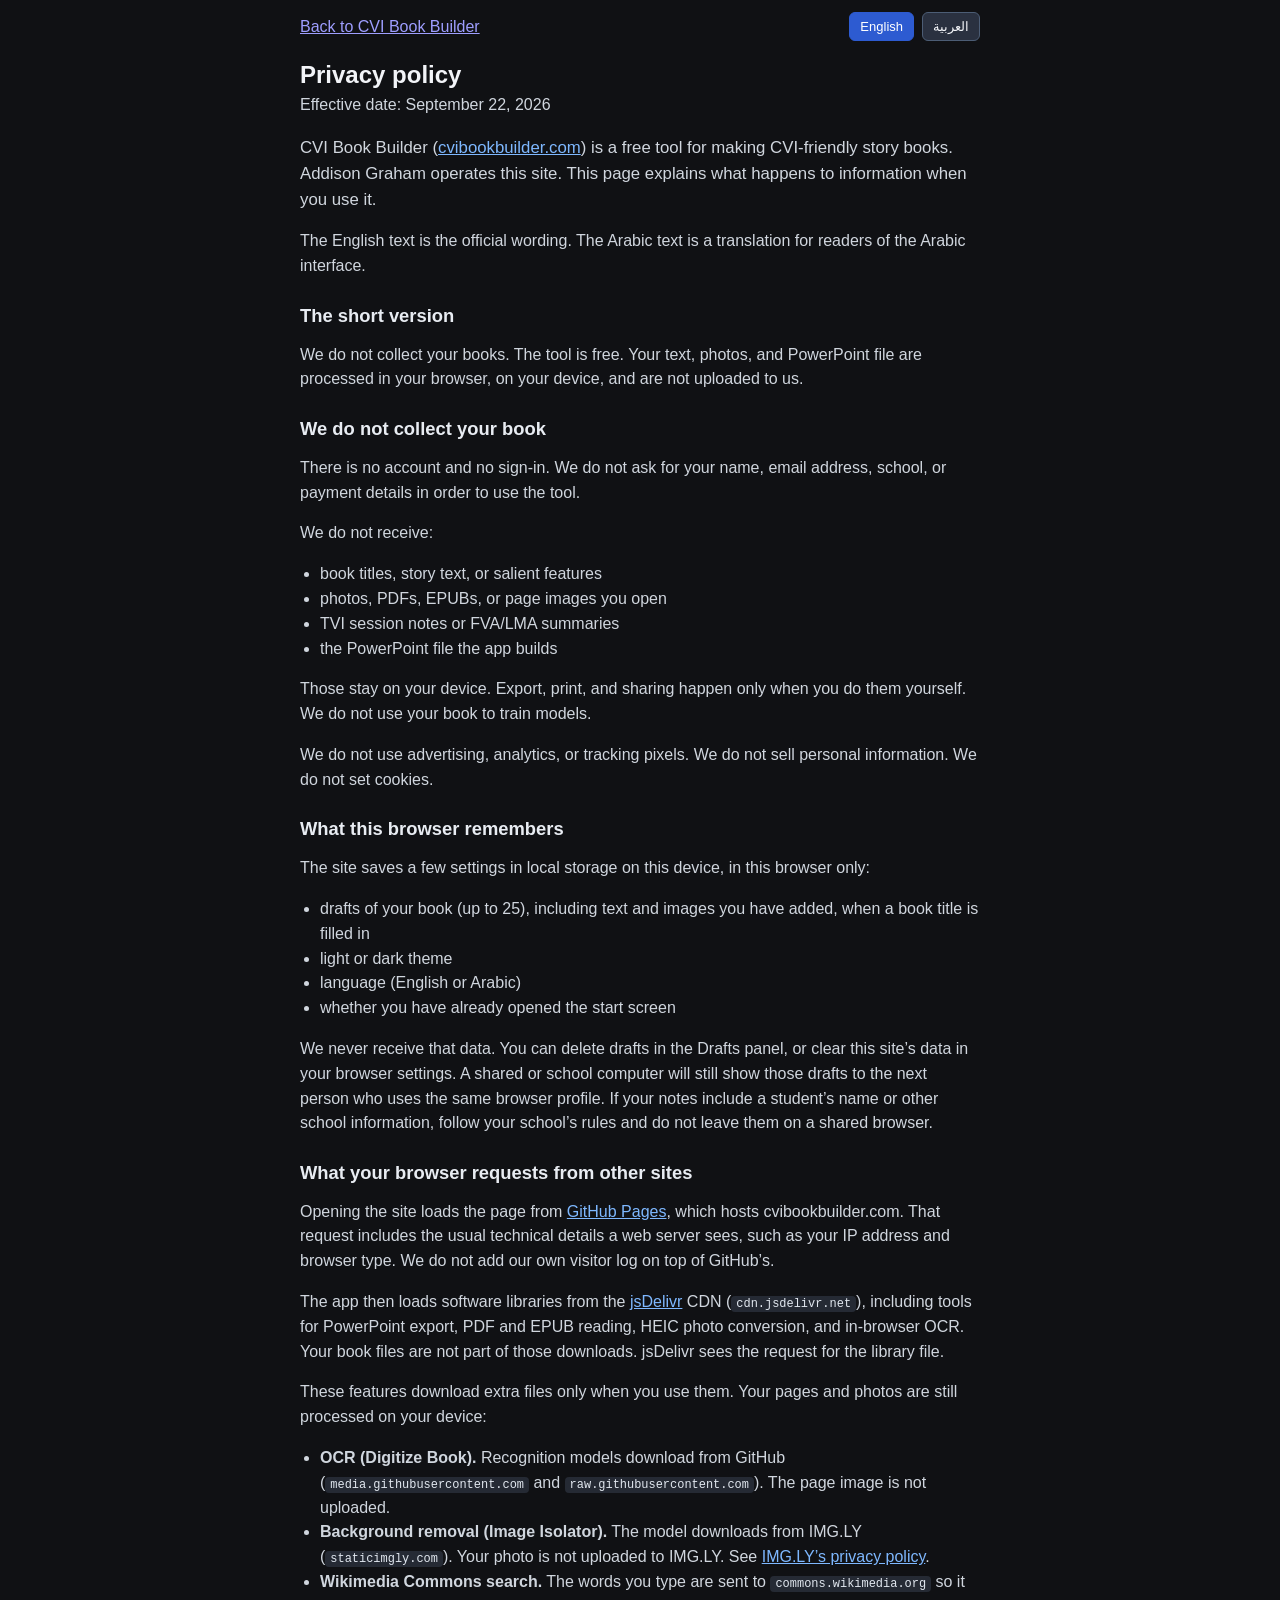
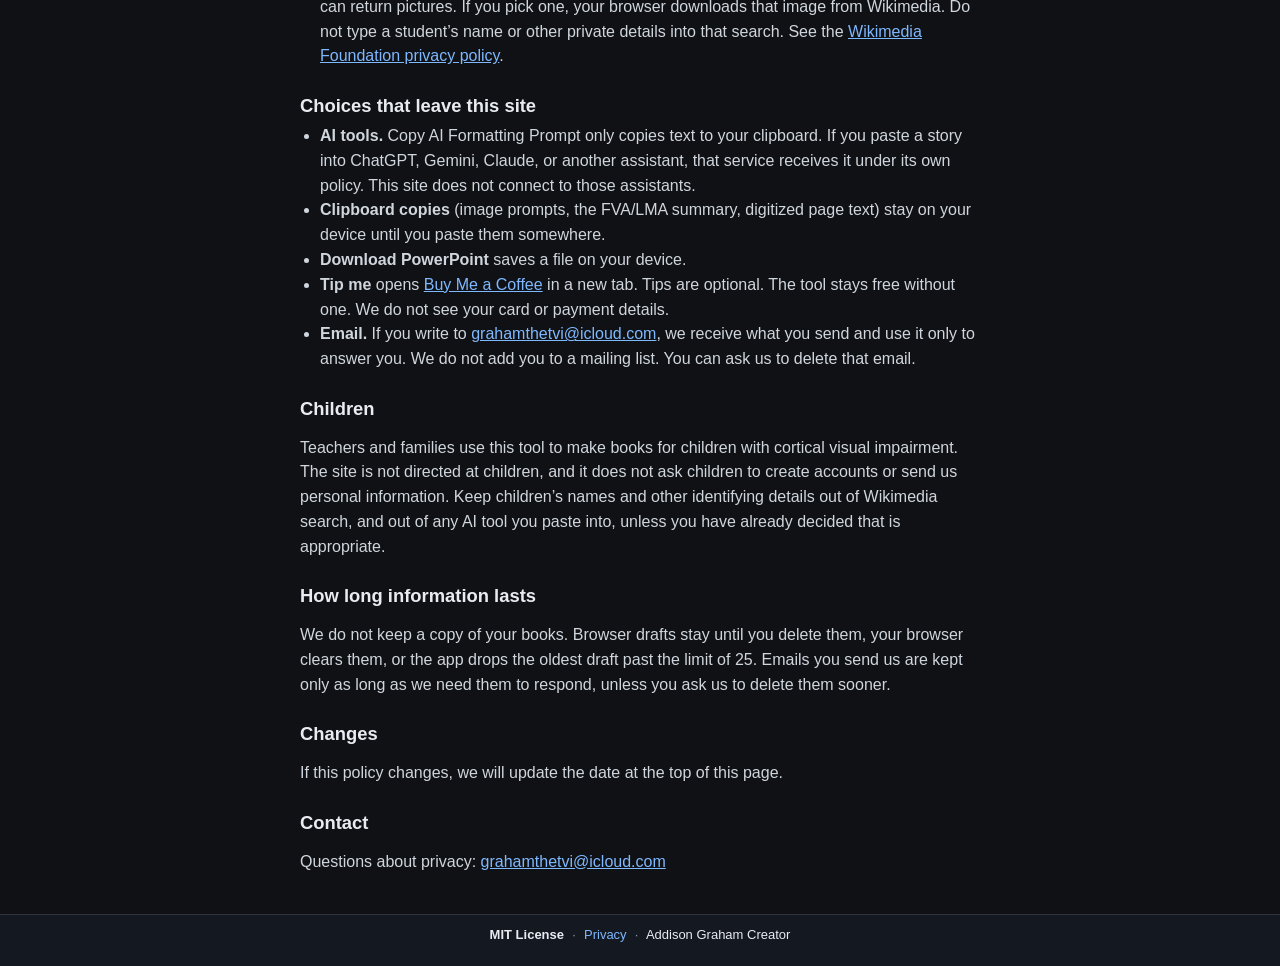
==== privacy.html @ 20ef3f22 "Add a privacy policy for the free in-browser book builder. The policy states that books stay on the " ====
<!DOCTYPE html>
<html lang="en" dir="ltr">
<head>
  <meta charset="UTF-8">
  <meta name="viewport" content="width=device-width, initial-scale=1.0">
  <title>Privacy policy — CVI Book Builder</title>
  <link rel="icon" href="favicon.svg" type="image/svg+xml">
  <link rel="stylesheet" href="styles.css">
  <script>
    (function () {
      try {
        var theme = localStorage.getItem("cviBookBuilderTheme");
        if (theme === "light" || theme === "dark") document.documentElement.dataset.theme = theme;
        if (localStorage.getItem("cviBookBuilderLocale") === "ar") {
          document.documentElement.lang = "ar";
          document.documentElement.dir = "rtl";
          document.documentElement.dataset.privacyLocale = "ar";
          document.title = "سياسة الخصوصية — منشئ كتب CVI";
        }
      } catch (e) {}
    })();
  </script>
</head>
<body>
  <main class="container privacy-page">
    <div class="privacy-toolbar">
      <p class="privacy-back">
        <a href="index.html" data-lang="en">Back to CVI Book Builder</a>
        <a href="index.html" data-lang="ar">العودة إلى منشئ كتب CVI</a>
      </p>
      <div class="privacy-lang" role="group" aria-label="Language">
        <button type="button" id="privacyLangEn" aria-pressed="true">English</button>
        <button type="button" id="privacyLangAr" aria-pressed="false">العربية</button>
      </div>
    </div>

    <article class="privacy-doc" data-lang="en" lang="en">
      <h1>Privacy policy</h1>
      <p class="privacy-meta">Effective date: September 22, 2026</p>
      <p class="privacy-lead">CVI Book Builder (<a href="https://cvibookbuilder.com">cvibookbuilder.com</a>) is a free tool for making CVI-friendly story books. Addison Graham operates this site. This page explains what happens to information when you use it.</p>
      <p>The English text is the official wording. The Arabic text is a translation for readers of the Arabic interface.</p>

      <h2>The short version</h2>
      <p>We do not collect your books. The tool is free. Your text, photos, and PowerPoint file are processed in your browser, on your device, and are not uploaded to us.</p>

      <h2>We do not collect your book</h2>
      <p>There is no account and no sign-in. We do not ask for your name, email address, school, or payment details in order to use the tool.</p>
      <p>We do not receive:</p>
      <ul>
        <li>book titles, story text, or salient features</li>
        <li>photos, PDFs, EPUBs, or page images you open</li>
        <li>TVI session notes or FVA/LMA summaries</li>
        <li>the PowerPoint file the app builds</li>
      </ul>
      <p>Those stay on your device. Export, print, and sharing happen only when you do them yourself. We do not use your book to train models.</p>
      <p>We do not use advertising, analytics, or tracking pixels. We do not sell personal information. We do not set cookies.</p>

      <h2>What this browser remembers</h2>
      <p>The site saves a few settings in local storage on this device, in this browser only:</p>
      <ul>
        <li>drafts of your book (up to 25), including text and images you have added, when a book title is filled in</li>
        <li>light or dark theme</li>
        <li>language (English or Arabic)</li>
        <li>whether you have already opened the start screen</li>
      </ul>
      <p>We never receive that data. You can delete drafts in the Drafts panel, or clear this site’s data in your browser settings. A shared or school computer will still show those drafts to the next person who uses the same browser profile. If your notes include a student’s name or other school information, follow your school’s rules and do not leave them on a shared browser.</p>

      <h2>What your browser requests from other sites</h2>
      <p>Opening the site loads the page from <a href="https://docs.github.com/en/site-policy/privacy-policies/github-general-privacy-statement">GitHub Pages</a>, which hosts cvibookbuilder.com. That request includes the usual technical details a web server sees, such as your IP address and browser type. We do not add our own visitor log on top of GitHub’s.</p>
      <p>The app then loads software libraries from the <a href="https://www.jsdelivr.com/terms/privacy-policy-jsdelivr-net">jsDelivr</a> CDN (<code>cdn.jsdelivr.net</code>), including tools for PowerPoint export, PDF and EPUB reading, HEIC photo conversion, and in-browser OCR. Your book files are not part of those downloads. jsDelivr sees the request for the library file.</p>
      <p>These features download extra files only when you use them. Your pages and photos are still processed on your device:</p>
      <ul>
        <li><strong>OCR (Digitize Book).</strong> Recognition models download from GitHub (<code>media.githubusercontent.com</code> and <code>raw.githubusercontent.com</code>). The page image is not uploaded.</li>
        <li><strong>Background removal (Image Isolator).</strong> The model downloads from IMG.LY (<code>staticimgly.com</code>). Your photo is not uploaded to IMG.LY. See <a href="https://img.ly/privacy-policy">IMG.LY’s privacy policy</a>.</li>
        <li><strong>Wikimedia Commons search.</strong> The words you type are sent to <code>commons.wikimedia.org</code> so it can return pictures. If you pick one, your browser downloads that image from Wikimedia. Do not type a student’s name or other private details into that search. See the <a href="https://foundation.wikimedia.org/wiki/Policy:Privacy_policy">Wikimedia Foundation privacy policy</a>.</li>
      </ul>

      <h2>Choices that leave this site</h2>
      <ul>
        <li><strong>AI tools.</strong> Copy AI Formatting Prompt only copies text to your clipboard. If you paste a story into ChatGPT, Gemini, Claude, or another assistant, that service receives it under its own policy. This site does not connect to those assistants.</li>
        <li><strong>Clipboard copies</strong> (image prompts, the FVA/LMA summary, digitized page text) stay on your device until you paste them somewhere.</li>
        <li><strong>Download PowerPoint</strong> saves a file on your device.</li>
        <li><strong>Tip me</strong> opens <a href="https://www.buymeacoffee.com/privacy-policy">Buy Me a Coffee</a> in a new tab. Tips are optional. The tool stays free without one. We do not see your card or payment details.</li>
        <li><strong>Email.</strong> If you write to <a href="mailto:grahamthetvi@icloud.com">grahamthetvi@icloud.com</a>, we receive what you send and use it only to answer you. We do not add you to a mailing list. You can ask us to delete that email.</li>
      </ul>

      <h2>Children</h2>
      <p>Teachers and families use this tool to make books for children with cortical visual impairment. The site is not directed at children, and it does not ask children to create accounts or send us personal information. Keep children’s names and other identifying details out of Wikimedia search, and out of any AI tool you paste into, unless you have already decided that is appropriate.</p>

      <h2>How long information lasts</h2>
      <p>We do not keep a copy of your books. Browser drafts stay until you delete them, your browser clears them, or the app drops the oldest draft past the limit of 25. Emails you send us are kept only as long as we need them to respond, unless you ask us to delete them sooner.</p>

      <h2>Changes</h2>
      <p>If this policy changes, we will update the date at the top of this page.</p>

      <h2>Contact</h2>
      <p>Questions about privacy: <a href="mailto:grahamthetvi@icloud.com">grahamthetvi@icloud.com</a></p>
    </article>

    <article class="privacy-doc" data-lang="ar" lang="ar">
      <h1>سياسة الخصوصية</h1>
      <p class="privacy-meta">تاريخ السريان: 22 سبتمبر 2026</p>
      <p class="privacy-lead">منشئ كتب CVI (<a href="https://cvibookbuilder.com">cvibookbuilder.com</a>) أداة مجانية لصنع كتب قصصية ملائمة لضعف البصر القشري (CVI). يدير هذا الموقع أديسون جراهام. توضح هذه الصفحة ما يحدث للمعلومات عند استخدامك للأداة.</p>
      <p>النص الإنجليزي هو الصياغة الرسمية. النص العربي ترجمة لقارئي الواجهة العربية.</p>

      <h2>باختصار</h2>
      <p>لا نجمع كتبك. الأداة مجانية. يُعالَج نصك وصورك وملف PowerPoint في متصفحك على جهازك، ولا تُرفع إلينا.</p>

      <h2>لا نجمع كتابك</h2>
      <p>لا يوجد حساب ولا تسجيل دخول. لا نطلب اسمك أو بريدك الإلكتروني أو مدرستك أو بيانات الدفع لاستخدام الأداة.</p>
      <p>لا تصل إلينا:</p>
      <ul>
        <li>عناوين الكتب أو نص القصة أو السمات البارزة</li>
        <li>الصور أو ملفات PDF أو EPUB أو صور الصفحات التي تفتحها</li>
        <li>ملاحظات جلسة TVI أو ملخصات FVA/LMA</li>
        <li>ملف PowerPoint الذي يبنيه التطبيق</li>
      </ul>
      <p>تبقى هذه المواد على جهازك. التصدير والطباعة والمشاركة لا تحدث إلا عندما تقوم بها أنت. لا نستخدم كتابك لتدريب نماذج.</p>
      <p>لا نستخدم إعلانات أو تحليلات أو بكسلات تتبّع. لا نبيع معلومات شخصية. لا نضع ملفات تعريف ارتباط (cookies).</p>

      <h2>ما يتذكره هذا المتصفح</h2>
      <p>يحفظ الموقع بعض الإعدادات في التخزين المحلي على هذا الجهاز، وفي هذا المتصفح فقط:</p>
      <ul>
        <li>مسودات كتابك (حتى 25)، بما فيها النص والصور التي أضفتها، عندما يكون عنوان الكتاب معبّأً</li>
        <li>المظهر الفاتح أو الداكن</li>
        <li>اللغة (الإنجليزية أو العربية)</li>
        <li>ما إذا كنت قد فتحت شاشة البداية من قبل</li>
      </ul>
      <p>لا تصلنا هذه البيانات أبدًا. يمكنك حذف المسودات من لوحة المسودات، أو مسح بيانات هذا الموقع من إعدادات المتصفح. جهاز مشترك أو جهاز المدرسة سيُظهر تلك المسودات للشخص التالي الذي يستخدم ملف المتصفح نفسه. إذا تضمّنت ملاحظاتك اسم طالب أو معلومات مدرسية أخرى، فاتبع قواعد مدرستك ولا تتركها على متصفح مشترك.</p>

      <h2>ما يطلبه متصفحك من مواقع أخرى</h2>
      <p>فتح الموقع يحمّل الصفحة من <a href="https://docs.github.com/en/site-policy/privacy-policies/github-general-privacy-statement">GitHub Pages</a>، الذي يستضيف cvibookbuilder.com. يتضمن ذلك الطلب التفاصيل التقنية المعتادة التي يراها خادم الويب، مثل عنوان IP ونوع المتصفح. لا نضيف سجل زوار خاصًا بنا فوق ما يسجله GitHub.</p>
      <p>ثم يحمّل التطبيق مكتبات من شبكة <a href="https://www.jsdelivr.com/terms/privacy-policy-jsdelivr-net">jsDelivr</a> (<code>cdn.jsdelivr.net</code>)، ومنها أدوات تصدير PowerPoint وقراءة PDF وEPUB وتحويل صور HEIC والتعرف الضوئي داخل المتصفح. ملفات كتابك ليست جزءًا من تلك التنزيلات. يرى jsDelivr طلب ملف المكتبة.</p>
      <p>تنزّل هذه الميزات ملفات إضافية فقط عندما تستخدمها. تظل صفحاتك وصورك تُعالَج على جهازك:</p>
      <ul>
        <li><strong>التعرف الضوئي (رقمنة الكتاب).</strong> تُنزَّل نماذج التعرف من GitHub (<code>media.githubusercontent.com</code> و<code>raw.githubusercontent.com</code>). لا تُرفع صورة الصفحة.</li>
        <li><strong>إزالة الخلفية (عازل الصورة).</strong> يُنزَّل النموذج من IMG.LY (<code>staticimgly.com</code>). لا تُرفع صورتك إلى IMG.LY. راجع <a href="https://img.ly/privacy-policy">سياسة خصوصية IMG.LY</a>.</li>
        <li><strong>البحث في ويكيميديا كومنز.</strong> الكلمات التي تكتبها تُرسل إلى <code>commons.wikimedia.org</code> ليعيد صورًا. إذا اخترت صورة، يحمّلها متصفحك من ويكيميديا. لا تكتب اسم طالب أو تفاصيل خاصة أخرى في ذلك البحث. راجع <a href="https://foundation.wikimedia.org/wiki/Policy:Privacy_policy">سياسة خصوصية مؤسسة ويكيميديا</a>.</li>
      </ul>

      <h2>خيارات تغادر هذا الموقع</h2>
      <ul>
        <li><strong>أدوات الذكاء الاصطناعي.</strong> زر نسخ موجه التنسيق ينسخ النص إلى الحافظة فقط. إذا لصقت قصة في ChatGPT أو Gemini أو Claude أو مساعد آخر، فإن تلك الخدمة تستلمها وفق سياستها. هذا الموقع لا يتصل بتلك المساعدات.</li>
        <li><strong>النسخ إلى الحافظة</strong> (موجهات الصور، وملخص FVA/LMA، ونص الصفحات المرقمنة) يبقى على جهازك إلى أن تلصقه في مكان آخر.</li>
        <li><strong>تنزيل PowerPoint</strong> يحفظ ملفًا على جهازك.</li>
        <li><strong>ادعمني</strong> يفتح <a href="https://www.buymeacoffee.com/privacy-policy">Buy Me a Coffee</a> في لسان جديد. الإكرامية اختيارية. تبقى الأداة مجانية من دونها. لا نرى بطاقتك أو تفاصيل الدفع.</li>
        <li><strong>البريد.</strong> إذا كتبت إلى <a href="mailto:grahamthetvi@icloud.com">grahamthetvi@icloud.com</a>، نستلم ما ترسله ونستخدمه فقط للرد عليك. لا نضيفك إلى قائمة بريدية. يمكنك أن تطلب منا حذف تلك الرسالة.</li>
      </ul>

      <h2>الأطفال</h2>
      <p>يستخدم المعلمون والعائلات هذه الأداة لصنع كتب لأطفال لديهم ضعف بصري قشري. الموقع غير موجّه للأطفال، ولا يطلب منهم إنشاء حسابات أو إرسال معلومات شخصية إلينا. أبقِ أسماء الأطفال والتفاصيل المعرِّفة الأخرى خارج بحث ويكيميديا، وخارج أي أداة ذكاء اصطناعي تلصق فيها، إلا إذا كنت قد قررت أن ذلك مناسب.</p>

      <h2>إلى متى تبقى المعلومات</h2>
      <p>لا نحتفظ بنسخة من كتبك. تبقى مسودات المتصفح إلى أن تحذفها، أو يمسحها المتصفح، أو يسقط التطبيق أقدم مسودة بعد حد 25. رسائل البريد التي ترسلها إلينا تُحفظ فقط للمدة اللازمة للرد، ما لم تطلب حذفها قبل ذلك.</p>

      <h2>التغييرات</h2>
      <p>إذا تغيّرت هذه السياسة، نحدّث التاريخ في أعلى هذه الصفحة.</p>

      <h2>الاتصال</h2>
      <p>أسئلة الخصوصية: <a href="mailto:grahamthetvi@icloud.com">grahamthetvi@icloud.com</a></p>
    </article>
  </main>

  <footer class="site-footer" role="contentinfo">
    <div class="container site-footer-bar">
      <p class="site-footer-inner">
        <span class="site-footer-license"><strong>MIT License</strong></span>
        <span class="site-footer-sep" aria-hidden="true">·</span>
        <a href="privacy.html">Privacy</a>
        <span class="site-footer-sep" aria-hidden="true">·</span>
        <span class="site-footer-creator">Addison Graham Creator</span>
      </p>
    </div>
  </footer>

  <script>
    (function () {
      var enButton = document.getElementById("privacyLangEn");
      var arButton = document.getElementById("privacyLangAr");

      function applyLocale(code) {
        var arabic = code === "ar";
        if (arabic) document.documentElement.dataset.privacyLocale = "ar";
        else delete document.documentElement.dataset.privacyLocale;
        document.documentElement.lang = arabic ? "ar" : "en";
        document.documentElement.dir = arabic ? "rtl" : "ltr";
        document.title = arabic
          ? "سياسة الخصوصية — منشئ كتب CVI"
          : "Privacy policy — CVI Book Builder";
        enButton.setAttribute("aria-pressed", arabic ? "false" : "true");
        arButton.setAttribute("aria-pressed", arabic ? "true" : "false");
        try {
          localStorage.setItem("cviBookBuilderLocale", arabic ? "ar" : "en");
        } catch (e) {}
      }

      if (document.documentElement.dataset.privacyLocale === "ar") applyLocale("ar");
      enButton.addEventListener("click", function () { applyLocale("en"); });
      arButton.addEventListener("click", function () { applyLocale("ar"); });
    })();
  </script>
</body>
</html>
---- styles.css ----
:root {
  color-scheme: dark;
  font-family: Arial, Helvetica, sans-serif;

  /* Dark theme (default) */
  --bg-page: #101114;
  --bg-surface: #141820;
  --bg-surface-raised: #1a1d24;
  --bg-input: #101114;
  --bg-button: #2a3140;
  --bg-primary: #2d5bd1;
  --bg-danger: #5f2730;
  --border-default: #2b3340;
  --border-muted: #344154;
  --border-input: #384353;
  --border-control: #4c5d75;
  --border-primary: #2d5bd1;
  --border-danger: #89323f;
  --text-primary: #f2f4f8;
  --text-heading: #e8ecf2;
  --text-body: #d0d6de;
  --text-muted: #8a96a8;
  --text-subtle: #bec6d1;
  --text-hint: #b9c2ce;
  --text-label-secondary: #9fadbf;
  --text-secondary: #a9b3c1;
  --text-aux: #c6d0dd;
  --link-default: #7eb8ff;
  --link-toc: #93c5fd;
  --code-bg: #252a34;
  --code-text: #e2e8f0;
  --overlay-backdrop: rgba(0, 0, 0, 0.65);
  --export-overlay-backdrop: rgba(0, 0, 0, 0.55);
  --preview-frame-border: #5c6880;
  --header-btn-drafts-bg: #1e3a5f;
  --header-btn-drafts-border: #60a5fa;
  --header-btn-drafts-text: #dbeafe;
  --header-btn-help-bg: #14532d;
  --header-btn-help-border: #4ade80;
  --header-btn-help-text: #dcfce7;
  --header-btn-guide-bg: #4c1d95;
  --header-btn-guide-border: #c084fc;
  --header-btn-guide-text: #f3e8ff;
  --live-badge-text: #d8fbe1;
  --live-badge-bg: #1b6f3a;
  --live-badge-border: #2aa861;
  --spinner-track: #384353;
  --spinner-accent: #7eb8ff;
}

:root[data-theme="light"] {
  color-scheme: light;

  --bg-page: #f0f2f7;
  --bg-surface: #ffffff;
  --bg-surface-raised: #ffffff;
  --bg-input: #ffffff;
  --bg-button: #e2e8f0;
  --bg-primary: #2563eb;
  --bg-danger: #fecaca;
  --border-default: #cbd5e1;
  --border-muted: #94a3b8;
  --border-input: #94a3b8;
  --border-control: #64748b;
  --border-primary: #2563eb;
  --border-danger: #dc2626;
  --text-primary: #0f172a;
  --text-heading: #0f172a;
  --text-body: #334155;
  --text-muted: #64748b;
  --text-subtle: #475569;
  --text-hint: #64748b;
  --text-label-secondary: #64748b;
  --text-secondary: #475569;
  --text-aux: #334155;
  --link-default: #1d4ed8;
  --link-toc: #1d4ed8;
  --code-bg: #e2e8f0;
  --code-text: #1e293b;
  --overlay-backdrop: rgba(15, 23, 42, 0.45);
  --export-overlay-backdrop: rgba(15, 23, 42, 0.4);
  --preview-frame-border: #94a3b8;
  --header-btn-drafts-bg: #dbeafe;
  --header-btn-drafts-border: #3b82f6;
  --header-btn-drafts-text: #1e3a8a;
  --header-btn-help-bg: #dcfce7;
  --header-btn-help-border: #22c55e;
  --header-btn-help-text: #14532d;
  --header-btn-guide-bg: #f3e8ff;
  --header-btn-guide-border: #a855f7;
  --header-btn-guide-text: #581c87;
  --live-badge-text: #14532d;
  --live-badge-bg: #bbf7d0;
  --live-badge-border: #22c55e;
  --spinner-track: #cbd5e1;
  --spinner-accent: #2563eb;
}

* {
  box-sizing: border-box;
}

body {
  margin: 0;
  min-height: 100vh;
  display: flex;
  flex-direction: column;
  background: var(--bg-page);
  color: var(--text-primary);
}

.theme-toggle {
  flex-shrink: 0;
  align-self: flex-start;
  min-width: 3.5rem;
  padding: 6px 10px;
  font-size: 14px;
  font-weight: 600;
  line-height: 1.2;
}

.modal-overlay {
  position: fixed;
  inset: 0;
  z-index: 999;
  display: flex;
  align-items: center;
  justify-content: center;
  background: var(--overlay-backdrop);
  padding: 16px;
}

.modal-overlay[hidden] {
  display: none !important;
}

.modal-card {
  width: min(680px, 100%);
  background: var(--bg-surface-raised);
  border: 1px solid var(--border-default);
  border-radius: 10px;
  padding: 14px;
}

.modal-card h2 {
  margin: 0 0 8px;
}

.modal-list {
  margin: 8px 0 0;
  padding-left: 20px;
  line-height: 1.4;
}

.modal-attribution {
  margin: 14px 0 0;
  font-size: 12px;
  line-height: 1.35;
  color: var(--text-muted);
}

.modal-help-overlay {
  z-index: 1000;
}

.modal-drafts-overlay {
  z-index: 1001;
}

.modal-user-guide-overlay {
  z-index: 1002;
}

.modal-user-guide-card {
  width: min(760px, 100%);
  max-height: min(88vh, 720px);
  overflow-y: auto;
}

.modal-user-guide-card .modal-help-section[id] {
  scroll-margin-top: 14px;
}

.user-guide-lead {
  margin-top: 4px;
  line-height: 1.45;
}

.user-guide-toc {
  display: flex;
  flex-wrap: wrap;
  gap: 8px 14px;
  margin: 14px 0 18px;
  padding: 10px 12px;
  border-radius: 8px;
  background: var(--bg-surface);
  border: 1px solid var(--border-default);
  font-size: 13px;
}

.user-guide-toc a {
  color: var(--link-toc);
  text-decoration: none;
}

.user-guide-toc a:hover {
  text-decoration: underline;
}

.user-guide-steps li {
  margin-bottom: 8px;
}

.user-guide-steps li:last-child {
  margin-bottom: 0;
}

.modal-help-section code {
  font-size: 12px;
  padding: 1px 5px;
  border-radius: 4px;
  background: var(--code-bg);
  color: var(--code-text);
}

.modal-welcome-card {
  width: min(720px, 100%);
  max-height: min(90vh, 820px);
  overflow-y: auto;
}

.welcome-lead {
  margin: 0 0 14px;
  line-height: 1.45;
  font-size: 14px;
  color: var(--text-body);
}

.welcome-section-label {
  margin: 12px 0 6px;
  font-size: 12px;
  font-weight: 600;
  text-transform: uppercase;
  letter-spacing: 0.04em;
  color: var(--text-muted);
}

.welcome-feature-list {
  list-style: disc;
  margin-top: 6px;
}

.welcome-help-hint {
  margin-top: 14px;
}

.user-guide-footer-attribution {
  padding-top: 8px;
  border-top: 1px solid var(--border-default);
}

.user-guide-footer-inner {
  margin-bottom: 10px !important;
  text-align: left;
}

.site-footer {
  flex-shrink: 0;
  border-top: 1px solid var(--border-default);
  background: var(--bg-surface);
}

.site-footer-bar {
  padding-top: 14px;
  padding-bottom: 18px;
}

.site-footer-inner {
  margin: 0;
  font-size: 13px;
  color: var(--text-secondary);
  text-align: center;
}

.site-footer-license {
  color: var(--text-heading);
}

.site-footer-sep {
  margin: 0 0.35em;
  color: var(--text-muted);
}

.site-footer-creator {
  color: var(--text-heading);
}

.modal-drafts-card {
  max-height: min(85vh, 640px);
  overflow-y: auto;
}

.modal-help-card {
  max-height: min(85vh, 640px);
  overflow-y: auto;
}

.modal-help-section h3 {
  margin: 0 0 6px;
  font-size: 0.95rem;
  font-weight: 600;
  color: var(--text-heading);
}

.modal-help-section p {
  margin: 0 0 12px;
  line-height: 1.45;
  font-size: 13px;
  color: var(--text-body);
}

.modal-help-section p:last-child {
  margin-bottom: 0;
}

.modal-help-section + .modal-help-section {
  margin-top: 16px;
}

.modal-help-section a {
  color: var(--link-default);
  word-break: break-all;
}

.modal-help-section a:hover {
  text-decoration: underline;
}

.page-header {
  display: flex;
  flex-wrap: wrap;
  align-items: flex-start;
  justify-content: space-between;
  gap: 12px;
}

.page-header-text {
  flex: 1;
  min-width: 0;
}

.page-header-actions {
  display: flex;
  flex-wrap: wrap;
  align-items: flex-start;
  gap: 8px;
  flex-shrink: 0;
}

.header-locale-label {
  display: inline-flex;
  align-items: center;
  align-self: flex-start;
}

.locale-select {
  font: inherit;
  font-size: 13px;
  padding: 6px 8px;
  border-radius: 6px;
  border: 1px solid var(--border-default);
  background: var(--bg-surface-raised);
  color: var(--text-default);
  max-width: 160px;
}

.sr-only {
  position: absolute;
  width: 1px;
  height: 1px;
  padding: 0;
  margin: -1px;
  overflow: hidden;
  clip: rect(0, 0, 0, 0);
  white-space: nowrap;
  border: 0;
}

.header-more {
  position: relative;
  flex-shrink: 0;
}

.header-more > summary {
  list-style: none;
  cursor: pointer;
  border: 1px solid var(--border-control);
  border-radius: 6px;
  background: var(--bg-button);
  color: var(--text-primary);
  padding: 6px 10px;
  font-size: 13px;
}

.header-more > summary::-webkit-details-marker {
  display: none;
}

.header-more-panel {
  position: absolute;
  top: calc(100% + 6px);
  inset-inline-end: 0;
  z-index: 80;
  display: flex;
  flex-direction: column;
  align-items: stretch;
  gap: 8px;
  min-width: 220px;
  padding: 10px;
  background: var(--bg-surface-raised);
  border: 1px solid var(--border-default);
  border-radius: 8px;
  box-shadow: 0 8px 24px rgba(0, 0, 0, 0.28);
}

.header-more-panel .locale-select,
.header-more-panel .theme-toggle,
.header-more-panel .help-button,
.header-more-panel .tip-button {
  width: 100%;
  align-self: stretch;
}

.help-button {
  flex-shrink: 0;
  align-self: flex-start;
}

.help-button.header-btn-drafts {
  background: var(--header-btn-drafts-bg);
  border-color: var(--header-btn-drafts-border);
  color: var(--header-btn-drafts-text);
}

.help-button.header-btn-help {
  background: var(--header-btn-help-bg);
  border-color: var(--header-btn-help-border);
  color: var(--header-btn-help-text);
}

.help-button.header-btn-user-guide {
  background: var(--header-btn-guide-bg);
  border-color: var(--header-btn-guide-border);
  color: var(--header-btn-guide-text);
}

a.tip-button {
  display: inline-flex;
  align-items: center;
  justify-content: center;
  align-self: flex-start;
  flex-shrink: 0;
  border: 1px solid #ffff00;
  border-radius: 6px;
  background: #ffff00;
  color: #000000;
  padding: 6px 10px;
  font-size: 13px;
  cursor: pointer;
  text-decoration: none;
  transition: transform 0.15s ease, box-shadow 0.2s ease;
}

a.tip-button:hover {
  filter: brightness(1.08);
}

.container {
  max-width: 1050px;
  margin: 0 auto;
  padding: 12px 12px 24px;
}

main.container {
  flex: 1 0 auto;
  width: 100%;
}

body[data-app-view="workspace"] main.container {
  max-width: 1440px;
  display: flex;
  flex-direction: column;
  min-height: 0;
  flex: 1;
  padding-bottom: 0;
}

body[data-app-view="workspace"] {
  overflow: hidden;
  height: 100vh;
}

body[data-app-view="workspace"] .site-footer {
  display: none;
}

.page-header h1 {
  margin: 0;
  font-size: 1.35rem;
}

.page-header p {
  margin-top: 4px;
  color: var(--text-subtle);
  font-size: 0.9rem;
}

.panel {
  background: var(--bg-surface-raised);
  border: 1px solid var(--border-default);
  border-radius: 8px;
  padding: 10px 12px;
  margin-top: 10px;
}

.panel h2,
.panel h3 {
  margin-top: 0;
  font-size: 1rem;
}

.nested-panel {
  margin-top: 0;
}

.nested-panel + .nested-panel {
  margin-top: 10px;
}

.grid {
  display: grid;
  gap: 8px;
}

.two-col {
  grid-template-columns: repeat(2, minmax(0, 1fr));
}

.three-col {
  grid-template-columns: repeat(3, minmax(0, 1fr));
}

.four-col {
  grid-template-columns: repeat(4, minmax(0, 1fr));
}

.top-gap {
  margin-top: 8px;
}

label {
  display: flex;
  flex-direction: column;
  gap: 4px;
  font-size: 13px;
}

label.checkbox-label {
  flex-direction: row;
  align-items: center;
  cursor: pointer;
}

label.checkbox-label input[type="checkbox"],
label.checkbox-label input[type="radio"] {
  width: auto;
  margin: 0;
  margin-right: 8px;
}

[dir="rtl"] label.checkbox-label input[type="checkbox"],
[dir="rtl"] label.checkbox-label input[type="radio"] {
  margin-right: 0;
  margin-left: 8px;
}

.digitize-book-type {
  border: 1px solid var(--border-muted);
  border-radius: 8px;
  padding: 0.75rem 1rem;
  margin: 0.75rem 0;
  display: flex;
  flex-wrap: wrap;
  gap: 0.75rem 1.25rem;
  align-items: center;
}

.digitize-book-type[hidden] {
  display: none !important;
}

.digitize-book-type legend {
  padding: 0 0.35rem;
  font-weight: 600;
}

input,
select,
textarea,
button {
  font: inherit;
}

input,
select,
textarea {
  border: 1px solid var(--border-input);
  border-radius: 6px;
  background: var(--bg-input);
  color: var(--text-primary);
  padding: 6px 8px;
  font-size: 13px;
}

textarea {
  resize: vertical;
}

/* Color picker group: named presets + custom picker */
.color-picker-group {
  display: flex;
  flex-direction: column;
  gap: 6px;
}

.color-picker-group label {
  margin: 0;
}

.color-input-row {
  display: flex;
  align-items: center;
  gap: 8px;
}

.color-input-row input[type="color"] {
  width: 36px;
  height: 32px;
  padding: 2px;
  cursor: pointer;
  border-radius: 4px;
}

.color-input-row input[type="color"]::-webkit-color-swatch-wrapper {
  padding: 2px;
}

.color-input-row .color-preset {
  flex: 1;
  min-width: 0;
  font-size: 13px;
}

.color-name {
  font-size: 13px;
  color: var(--text-label-secondary);
}

button {
  border: 1px solid var(--border-control);
  border-radius: 6px;
  background: var(--bg-button);
  color: var(--text-primary);
  padding: 6px 10px;
  font-size: 13px;
  cursor: pointer;
  transition: transform 0.15s ease, box-shadow 0.2s ease;
}

button.primary {
  background: var(--bg-primary);
  border-color: var(--border-primary);
  color: #ffffff;
}

button.danger {
  background: var(--bg-danger);
  border-color: var(--border-danger);
}

button:hover {
  filter: brightness(1.08);
}

/* Fun button click animations (respects prefers-reduced-motion) */
@media (prefers-reduced-motion: no-preference) {
  button.animate-pop {
    animation: button-pop 0.4s ease;
  }
}

@keyframes button-pop {
  0% { transform: scale(1); }
  40% { transform: scale(1.08); }
  70% { transform: scale(0.98); }
  100% { transform: scale(1); }
}

.section-header-row {
  display: flex;
  align-items: center;
  justify-content: space-between;
  gap: 8px;
}

.hint {
  margin-top: 0;
  margin-bottom: 0;
  color: var(--text-hint);
  font-size: 12px;
}

.live-preview-heading {
  display: flex;
  align-items: center;
  gap: 8px;
}

.live-badge {
  display: inline-flex;
  align-items: center;
  justify-content: center;
  min-width: 36px;
  padding: 2px 8px;
  border-radius: 999px;
  font-size: 11px;
  font-weight: 700;
  letter-spacing: 0.02em;
  color: var(--live-badge-text);
  background: var(--live-badge-bg);
  border: 1px solid var(--live-badge-border);
}

.spreads {
  display: flex;
  flex-direction: column;
  gap: 8px;
}

.spread-card {
  border: 1px solid var(--border-muted);
  border-radius: 6px;
  padding: 8px 10px;
  display: flex;
  flex-direction: column;
  gap: 6px;
  background: var(--bg-surface);
}

.spread-title-row {
  display: flex;
  justify-content: space-between;
  align-items: center;
}

.spread-title-row h3 {
  margin: 0;
}

.selected-images {
  margin: 0;
  color: var(--text-secondary);
  font-size: 13px;
}

.image-prompt-row {
  display: flex;
  flex-direction: column;
  gap: 6px;
}

.image-prompt-row .image-prompt-label {
  margin: 0;
}

.image-prompt-row .copy-image-prompt {
  align-self: flex-start;
}

.wikimedia-search-block {
  display: flex;
  flex-direction: column;
  gap: 4px;
}

.wikimedia-search-row {
  display: flex;
  gap: 8px;
}

.wikimedia-search-row input {
  flex: 1;
  min-width: 0;
}

.wikimedia-results {
  margin-top: 8px;
  display: grid;
  grid-template-columns: repeat(auto-fill, minmax(140px, 1fr));
  gap: 8px;
}

.wikimedia-result-card {
  border: 1px solid var(--border-muted);
  background: var(--bg-surface);
  border-radius: 6px;
  padding: 6px;
  text-align: left;
}

.wikimedia-result-card img {
  width: 100%;
  aspect-ratio: 1 / 1;
  object-fit: cover;
  border-radius: 4px;
}

.wikimedia-result-card .wikimedia-title {
  margin-top: 6px;
  font-size: 12px;
  color: var(--text-aux);
  line-height: 1.2;
  overflow: hidden;
  text-overflow: ellipsis;
  white-space: nowrap;
}

.download-link {
  border: 1px solid var(--border-control);
  border-radius: 6px;
  background: var(--bg-button);
  color: var(--text-primary);
  padding: 6px 10px;
  font-size: 13px;
  text-decoration: none;
}

.download-link.disabled {
  opacity: 0.6;
  pointer-events: none;
}

#image-tool-status {
  margin-top: 8px;
}

.image-preview-card h3 {
  margin: 0 0 8px;
  font-size: 14px;
}

.image-preview-box {
  min-height: 220px;
  border: 1px dashed var(--border-control);
  border-radius: 8px;
  background: var(--bg-page);
  display: flex;
  align-items: center;
  justify-content: center;
  padding: 10px;
}

.image-preview-box img {
  width: 100%;
  height: 100%;
  max-height: 420px;
  object-fit: contain;
}

.actions,
.story-input-actions {
  display: flex;
  align-items: center;
  flex-wrap: wrap;
  gap: 8px;
}

#statusMessage {
  margin: 0;
  color: var(--text-aux);
}

.image-preview-list {
  display: flex;
  gap: 8px;
  flex-wrap: wrap;
  margin-top: 8px;
}

.image-preview-item {
  display: flex;
  flex-direction: column;
  gap: 4px;
  border: 1px solid var(--border-muted);
  border-radius: 6px;
  padding: 6px;
  background: var(--bg-surface-raised);
  width: 120px;
}

.image-preview-item img {
  width: 100%;
  height: 80px;
  object-fit: cover;
  border-radius: 4px;
}

.image-preview-controls {
  display: flex;
  gap: 4px;
  justify-content: space-between;
}

.image-preview-controls button {
  padding: 4px;
  flex: 1;
  font-size: 11px;
}

.preview-container {
  display: flex;
  flex-direction: column;
  gap: 16px;
}

.preview-page {
  width: 100%;
  max-width: 980px;
  aspect-ratio: 11 / 8.5;
  border: 1px dashed var(--preview-frame-border);
  border-radius: 8px;
  overflow: hidden;
  position: relative;
  margin: 0 auto;
  background: #ffffff;
}

.preview-page.odd {
  color: #ffffff;
}

.preview-zone {
  position: absolute;
  padding: 10px;
}

.preview-odd-text {
  display: flex;
  align-items: center;
  justify-content: center;
  text-align: center;
  font-weight: 700;
  word-break: break-word;
  line-height: 1.08;
  overflow: hidden;
  min-height: 0;
  z-index: 2;
}

.preview-odd-images {
  display: grid;
  gap: 8px;
  overflow: hidden;
  min-height: 0;
  z-index: 1;
}

.preview-odd-images.high-support {
  gap: 20%;
}

.preview-odd-images.count-1 {
  grid-template-columns: 1fr;
  grid-template-rows: 1fr;
}

.preview-odd-images.count-2 {
  grid-template-columns: 1fr 1fr;
}

.preview-odd-images.count-3 {
  grid-template-columns: 1fr 1fr;
  grid-template-rows: 1.1fr 1fr;
}

.preview-odd-images.count-3 .preview-img-wrap:first-child {
  grid-column: 1 / span 2;
}

.preview-odd-images.count-4 {
  grid-template-columns: 1fr 1fr;
  grid-template-rows: 1fr 1fr;
}

.preview-img-wrap {
  width: 100%;
  height: 100%;
  min-width: 0;
  min-height: 0;
  display: flex;
  align-items: center;
  justify-content: center;
}

.preview-img-wrap img {
  width: 100%;
  height: 100%;
  object-fit: contain;
}

.preview-story {
  width: 100%;
  height: 100%;
  min-height: 0;
  display: flex;
  align-items: center;
  justify-content: center;
  text-align: center;
  padding: 42px;
  font-size: 34px;
  line-height: 1.25;
  transform: rotate(180deg);
  word-break: break-word;
  overflow: hidden;
}

.preview-label {
  margin: 6px 0 0;
  text-align: center;
  color: var(--text-label-secondary);
  font-size: 13px;
}

.export-progress-overlay {
  position: fixed;
  inset: 0;
  z-index: 2000;
  display: flex;
  align-items: center;
  justify-content: center;
  background: var(--export-overlay-backdrop);
  backdrop-filter: blur(2px);
}

.export-progress-overlay[hidden] {
  display: none !important;
}

.export-progress-card {
  background: var(--bg-surface-raised);
  border: 1px solid var(--border-default);
  border-radius: 10px;
  padding: 28px 32px;
  text-align: center;
  max-width: 420px;
}

.export-progress-spinner {
  width: 48px;
  height: 48px;
  margin: 0 auto 16px;
  border: 3px solid var(--spinner-track);
  border-top-color: var(--spinner-accent);
  border-radius: 50%;
  animation: export-spin 0.85s linear infinite;
}

@media (prefers-reduced-motion: reduce) {
  .export-progress-spinner {
    animation: none;
  }
}

@keyframes export-spin {
  to {
    transform: rotate(360deg);
  }
}

.export-progress-message {
  margin: 0;
  font-size: 15px;
  color: var(--text-heading);
  line-height: 1.45;
}

.drafts-list {
  display: flex;
  flex-direction: column;
  gap: 8px;
  max-height: 280px;
  overflow-y: auto;
}

.draft-row {
  display: flex;
  align-items: center;
  justify-content: space-between;
  gap: 10px;
  flex-wrap: wrap;
  padding: 8px 10px;
  border: 1px solid var(--border-muted);
  border-radius: 6px;
  background: var(--bg-surface);
}

.draft-row-info {
  flex: 1;
  min-width: 0;
  font-size: 13px;
  color: var(--text-aux);
}

.draft-row-actions {
  display: flex;
  gap: 6px;
  flex-shrink: 0;
}

@media print {
  @page {
    size: letter landscape;
    margin: 0;
  }

  body {
    background: #fff;
    color: #000;
  }

  .page-header,
  .panel:not(.preview-printable),
  .preview-label,
  .live-preview-heading,
  .preview-printable > .hint,
  .modal-overlay,
  .site-footer,
  .start-view,
  .path-view,
  .workspace-toolbar,
  .workspace-export-bar,
  .app-drawer-overlay,
  .header-more {
    display: none !important;
  }

  .container {
    max-width: none;
    margin: 0;
    padding: 0;
  }

  .preview-printable {
    border: none;
    background: transparent;
    margin: 0;
    padding: 0;
  }

  .preview-container {
    display: block;
    gap: 0;
  }

  .preview-page {
    width: 11in;
    height: 8.5in;
    max-width: none;
    max-height: none;
    border: none;
    border-radius: 0;
    margin: 0;
    overflow: hidden;
    break-inside: avoid;
    page-break-inside: avoid;
    page-break-after: always;
    break-after: page;
    print-color-adjust: exact;
    -webkit-print-color-adjust: exact;
  }

  .preview-page:last-of-type {
    page-break-after: auto;
    break-after: auto;
  }
}

.digitize-page-strip {
  display: flex;
  flex-wrap: wrap;
  gap: 0.65rem;
  align-items: flex-start;
}

.digitize-page-thumb {
  display: flex;
  flex-direction: column;
  align-items: center;
  gap: 0.35rem;
  width: 5.5rem;
  padding: 0.35rem;
  background: var(--bg-surface-raised);
  border: 1px solid var(--border-muted);
  border-radius: 8px;
  cursor: pointer;
  color: var(--text-body);
}

.digitize-page-thumb.is-selected {
  border-color: var(--border-primary);
  box-shadow: 0 0 0 2px color-mix(in srgb, var(--border-primary) 35%, transparent);
}

.digitize-page-thumb img {
  width: 100%;
  height: 4.5rem;
  object-fit: cover;
  border-radius: 4px;
  background: var(--bg-input);
}

.digitize-page-thumb-label {
  font-size: 0.8rem;
  color: var(--text-muted);
}

.digitize-workspace {
  display: grid;
  grid-template-columns: minmax(0, 1.2fr) minmax(0, 1fr);
  gap: 1rem;
  align-items: start;
}

.digitize-crop-frame {
  position: relative;
  width: 100%;
  background: var(--bg-input);
  border: 1px solid var(--border-input);
  border-radius: 8px;
  overflow: hidden;
  line-height: 0;
}

.digitize-crop-frame img {
  display: block;
  width: 100%;
  height: auto;
  user-select: none;
  -webkit-user-drag: none;
}

.digitize-crop-canvas {
  position: absolute;
  inset: 0;
  width: 100%;
  height: 100%;
  cursor: crosshair;
  touch-action: none;
}

.digitize-text-stage textarea {
  width: 100%;
  min-height: 12rem;
}

.digitize-ai-review textarea {
  width: 100%;
  min-height: 8rem;
}

.digitize-crops-list {
  display: flex;
  flex-wrap: wrap;
  gap: 0.65rem;
}

.digitize-crop-item {
  position: relative;
  width: 5.5rem;
  background: var(--bg-surface-raised);
  border: 1px solid var(--border-muted);
  border-radius: 8px;
  padding: 0.35rem;
}

.digitize-crop-item img {
  display: block;
  width: 100%;
  height: 4.5rem;
  object-fit: contain;
  background:
    linear-gradient(45deg, #2a3140 25%, transparent 25%),
    linear-gradient(-45deg, #2a3140 25%, transparent 25%),
    linear-gradient(45deg, transparent 75%, #2a3140 75%),
    linear-gradient(-45deg, transparent 75%, #2a3140 75%);
  background-size: 12px 12px;
  background-position: 0 0, 0 6px, 6px -6px, -6px 0;
  border-radius: 4px;
}

:root[data-theme="light"] .digitize-crop-item img {
  background:
    linear-gradient(45deg, #e2e8f0 25%, transparent 25%),
    linear-gradient(-45deg, #e2e8f0 25%, transparent 25%),
    linear-gradient(45deg, transparent 75%, #e2e8f0 75%),
    linear-gradient(-45deg, transparent 75%, #e2e8f0 75%);
  background-size: 12px 12px;
  background-position: 0 0, 0 6px, 6px -6px, -6px 0;
}

.digitize-crop-item button {
  display: block;
  width: 100%;
  margin-top: 0.35rem;
  padding: 0.2rem;
  font-size: 0.75rem;
}

@media (max-width: 900px) {
  .four-col {
    grid-template-columns: repeat(2, minmax(0, 1fr));
  }

  .digitize-workspace {
    grid-template-columns: 1fr;
  }
}

@media (max-width: 640px) {
  .two-col,
  .three-col,
  .four-col {
    grid-template-columns: 1fr;
  }

  .wikimedia-search-row {
    flex-direction: column;
  }
}

/* Start screen */
.start-view {
  margin-top: 18px;
}

.start-heading {
  margin: 0 0 6px;
  font-size: 1.35rem;
}

.start-lead {
  margin-bottom: 18px;
  max-width: 42rem;
}

.start-continue {
  margin-bottom: 18px;
  padding: 12px;
  border: 1px solid var(--border-primary);
  border-radius: 10px;
  background: var(--bg-surface);
}

.start-continue h3 {
  margin: 0 0 6px;
  font-size: 1rem;
}

.start-drafts-list {
  display: flex;
  flex-direction: column;
  gap: 8px;
  margin: 10px 0;
}

.start-draft-row {
  display: flex;
  flex-wrap: wrap;
  align-items: center;
  justify-content: space-between;
  gap: 8px;
}

.start-path-grid {
  display: grid;
  grid-template-columns: repeat(2, minmax(0, 1fr));
  gap: 12px;
}

.start-path-card {
  display: flex;
  flex-direction: column;
  align-items: flex-start;
  gap: 8px;
  text-align: start;
  min-height: 7.5rem;
  padding: 16px;
  border: 1px solid var(--border-muted);
  border-radius: 10px;
  background: var(--bg-surface);
}

.start-path-card:hover,
.start-path-card:focus-visible {
  border-color: var(--border-primary);
  outline: none;
}

.start-path-title {
  font-size: 1.05rem;
  font-weight: 700;
  color: var(--text-heading);
}

.start-path-blurb {
  font-size: 13px;
  line-height: 1.4;
  color: var(--text-body);
}

.start-skip {
  margin-top: 20px;
  display: flex;
  flex-direction: column;
  align-items: flex-start;
  gap: 4px;
}

button.linkish,
.linkish {
  border: none;
  background: none;
  padding: 0;
  color: var(--link-default);
  text-decoration: underline;
  cursor: pointer;
  font: inherit;
  font-size: 13px;
}

button.linkish:hover,
.linkish:hover {
  filter: none;
}

.path-view {
  margin-top: 12px;
}

.path-heading {
  margin: 8px 0 4px;
  font-size: 1.2rem;
}

.path-title-slot,
.path-tool-slot {
  margin-top: 12px;
}

.path-book-details {
  margin-top: 12px;
  padding: 10px 12px;
  border: 1px solid var(--border-default);
  border-radius: 8px;
  background: var(--bg-surface);
}

.path-book-details summary {
  cursor: pointer;
  font-weight: 600;
}

.path-actions {
  display: flex;
  flex-wrap: wrap;
  gap: 8px;
  margin: 16px 0 8px;
}

.workspace-view {
  display: flex;
  flex-direction: column;
  flex: 1;
  min-height: 0;
  margin-top: 8px;
}

.workspace-toolbar {
  display: flex;
  flex-wrap: wrap;
  align-items: flex-end;
  justify-content: space-between;
  gap: 10px;
  margin-bottom: 8px;
}

.workspace-title-slot {
  flex: 1;
  min-width: 12rem;
}

.workspace-toolbar-buttons {
  display: flex;
  flex-wrap: wrap;
  gap: 6px;
}

.workspace-split {
  display: grid;
  grid-template-columns: minmax(0, 1fr) minmax(280px, 0.95fr);
  gap: 16px;
  flex: 1;
  min-height: 0;
  overflow: hidden;
  align-items: stretch;
}

.workspace-spreads-col,
.workspace-preview-col {
  min-width: 0;
  min-height: 0;
  overflow: auto;
}

.workspace-spreads-panel,
.workspace-preview-panel {
  margin-top: 0;
}

.workspace-export-bar {
  flex-shrink: 0;
  display: flex;
  flex-wrap: wrap;
  align-items: center;
  gap: 8px;
  margin-top: 8px;
  padding: 10px 0 12px;
  border-top: 1px solid var(--border-default);
  background: var(--bg-page);
}

.workspace-export-bar .refresh-fallback {
  font-size: 12px;
  padding: 5px 8px;
  opacity: 0.85;
}

.app-drawer-overlay {
  position: fixed;
  inset: 0;
  z-index: 900;
  background: var(--overlay-backdrop);
}

.app-drawer-overlay[hidden],
.start-view[hidden],
.path-view[hidden],
.workspace-view[hidden],
.drawer-panel[hidden] {
  display: none !important;
}

.app-drawer {
  position: absolute;
  inset-block: 0;
  inset-inline-end: 0;
  width: min(520px, 100%);
  background: var(--bg-page);
  border-inline-start: 1px solid var(--border-default);
  display: flex;
  flex-direction: column;
  overflow: hidden;
}

.app-drawer-header {
  display: flex;
  align-items: center;
  justify-content: space-between;
  gap: 8px;
  padding: 12px 14px;
  border-bottom: 1px solid var(--border-default);
  background: var(--bg-surface);
}

.app-drawer-header h2 {
  margin: 0;
  font-size: 1.05rem;
}

.app-drawer-body {
  flex: 1;
  overflow: auto;
  padding: 12px;
}

.drawer-hint,
.drawer-learn-more-wrap {
  margin: 0;
  padding: 0 14px;
}

.drawer-hint {
  padding-top: 10px;
}

.drawer-learn-more-wrap {
  padding-bottom: 8px;
}

.spread-images-row {
  display: flex;
  flex-wrap: wrap;
  align-items: flex-end;
  gap: 8px;
}

.spread-images-label {
  flex: 1;
  min-width: 12rem;
}

.spread-more {
  margin-top: 4px;
}

.spread-more summary {
  cursor: pointer;
  font-size: 13px;
  color: var(--text-secondary);
}

.spread-more[open] summary {
  margin-bottom: 8px;
}

@media (max-width: 900px) {
  .start-path-grid {
    grid-template-columns: 1fr;
  }

  body[data-app-view="workspace"] {
    overflow: auto;
    height: auto;
  }

  .workspace-split {
    grid-template-columns: 1fr;
    overflow: visible;
  }

  .workspace-spreads-col,
  .workspace-preview-col {
    overflow: visible;
  }

  .workspace-export-bar {
    position: sticky;
    bottom: 0;
    z-index: 30;
  }

  .app-drawer {
    width: 100%;
  }
}

a.help-button {
  display: inline-flex;
  align-items: center;
  justify-content: center;
  box-sizing: border-box;
  text-decoration: none;
  border: 1px solid var(--border-control);
  border-radius: 6px;
  background: var(--bg-button);
  color: var(--text-primary);
  padding: 6px 10px;
  font-size: 13px;
  cursor: pointer;
}

a.help-button:hover {
  filter: brightness(1.08);
}

.site-footer a {
  color: var(--link-default);
  text-decoration: none;
}

.site-footer a:hover {
  text-decoration: underline;
}

.privacy-page {
  max-width: 44rem;
}

.privacy-toolbar {
  display: flex;
  flex-wrap: wrap;
  align-items: center;
  justify-content: space-between;
  gap: 12px;
  margin-bottom: 8px;
}

.privacy-back {
  margin: 0;
}

.privacy-lang {
  display: flex;
  gap: 8px;
}

.privacy-lang button[aria-pressed="true"] {
  background: var(--bg-primary);
  border-color: var(--border-primary);
  color: #ffffff;
}

html[data-privacy-locale="ar"] [data-lang="en"],
html:not([data-privacy-locale="ar"]) [data-lang="ar"] {
  display: none;
}

.privacy-doc h1 {
  margin-bottom: 0.25rem;
}

.privacy-doc h2 {
  font-size: 1.15rem;
  margin: 1.6rem 0 0.45rem;
  color: var(--text-heading);
}

.privacy-doc p,
.privacy-doc li {
  color: var(--text-body);
  line-height: 1.55;
}

.privacy-doc ul {
  margin: 0.4rem 0 0.8rem;
  padding-inline-start: 1.25rem;
}

.privacy-doc a {
  color: var(--link-default);
}

.privacy-lead {
  font-size: 1.05rem;
}

.privacy-meta {
  color: var(--text-muted);
  margin-top: 0;
}

.privacy-doc code {
  font-size: 0.92em;
  padding: 1px 5px;
  border-radius: 4px;
  background: var(--code-bg);
  color: var(--code-text);
}
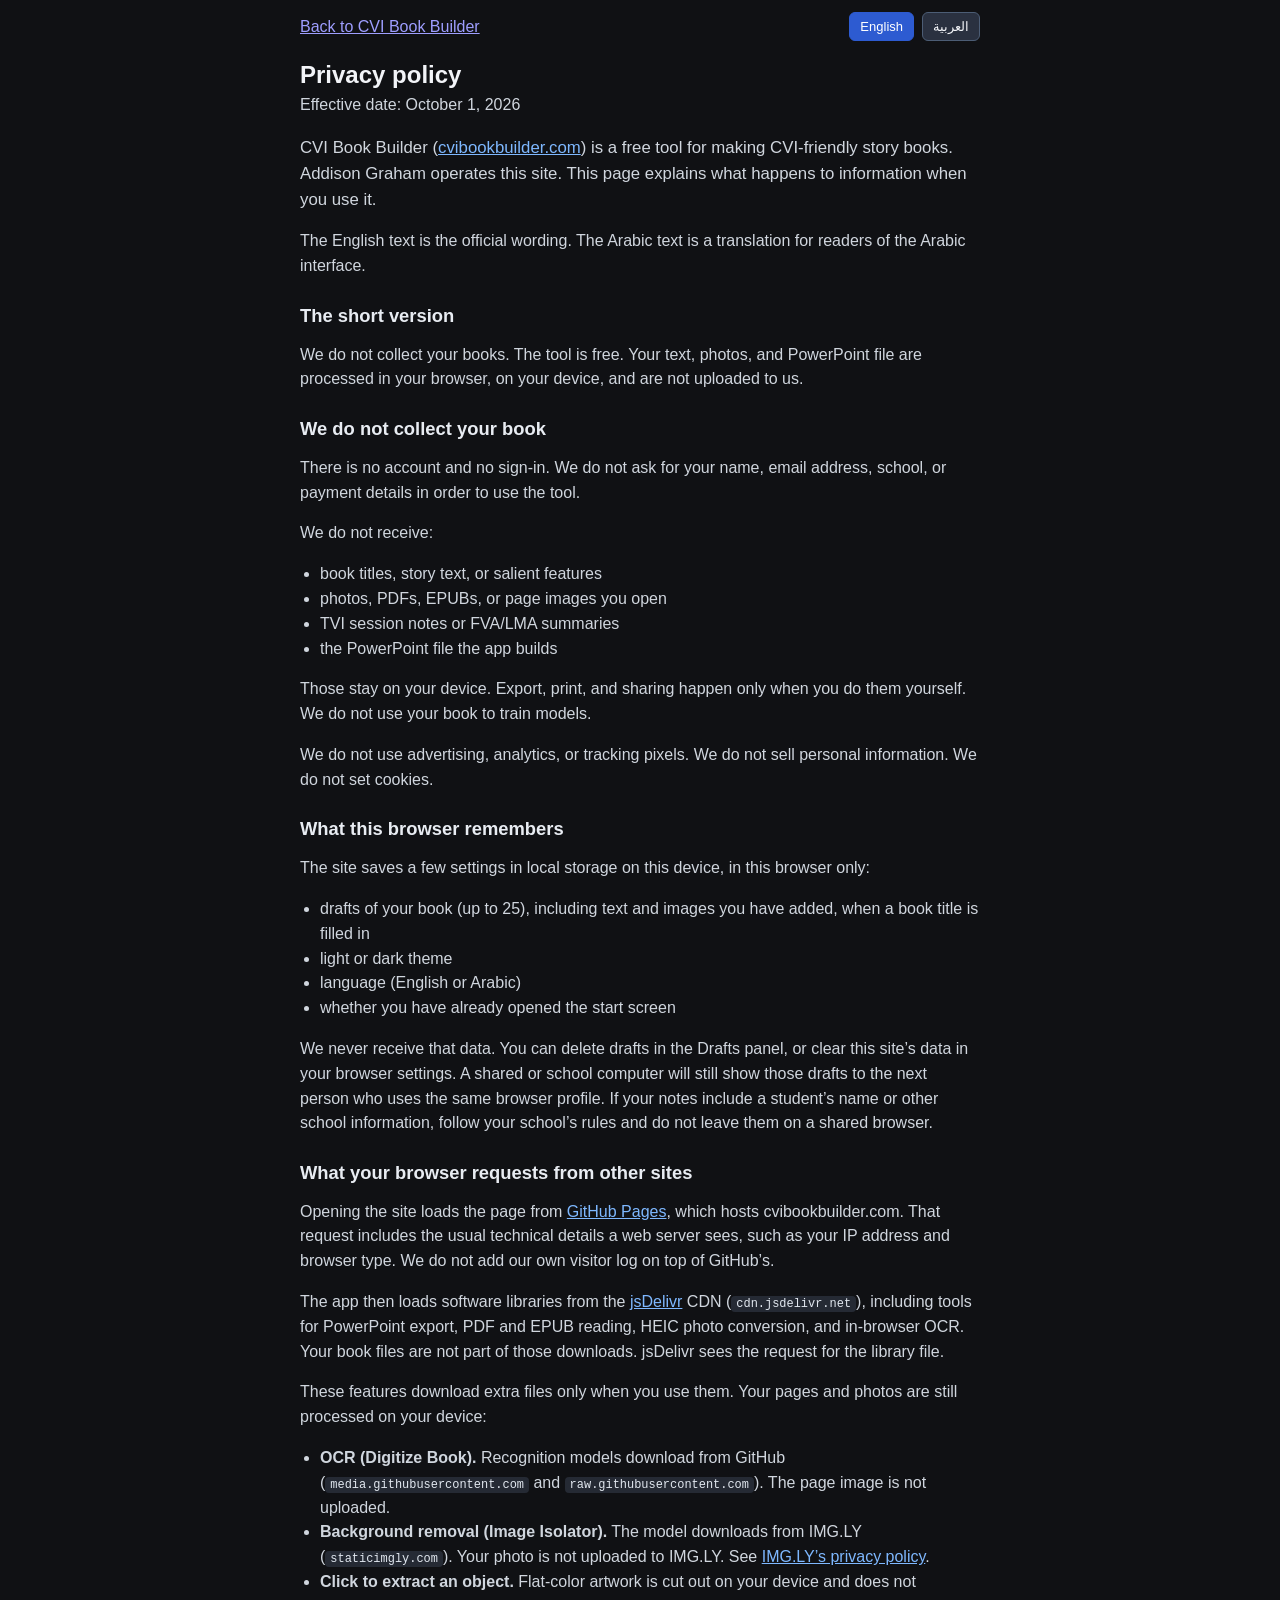
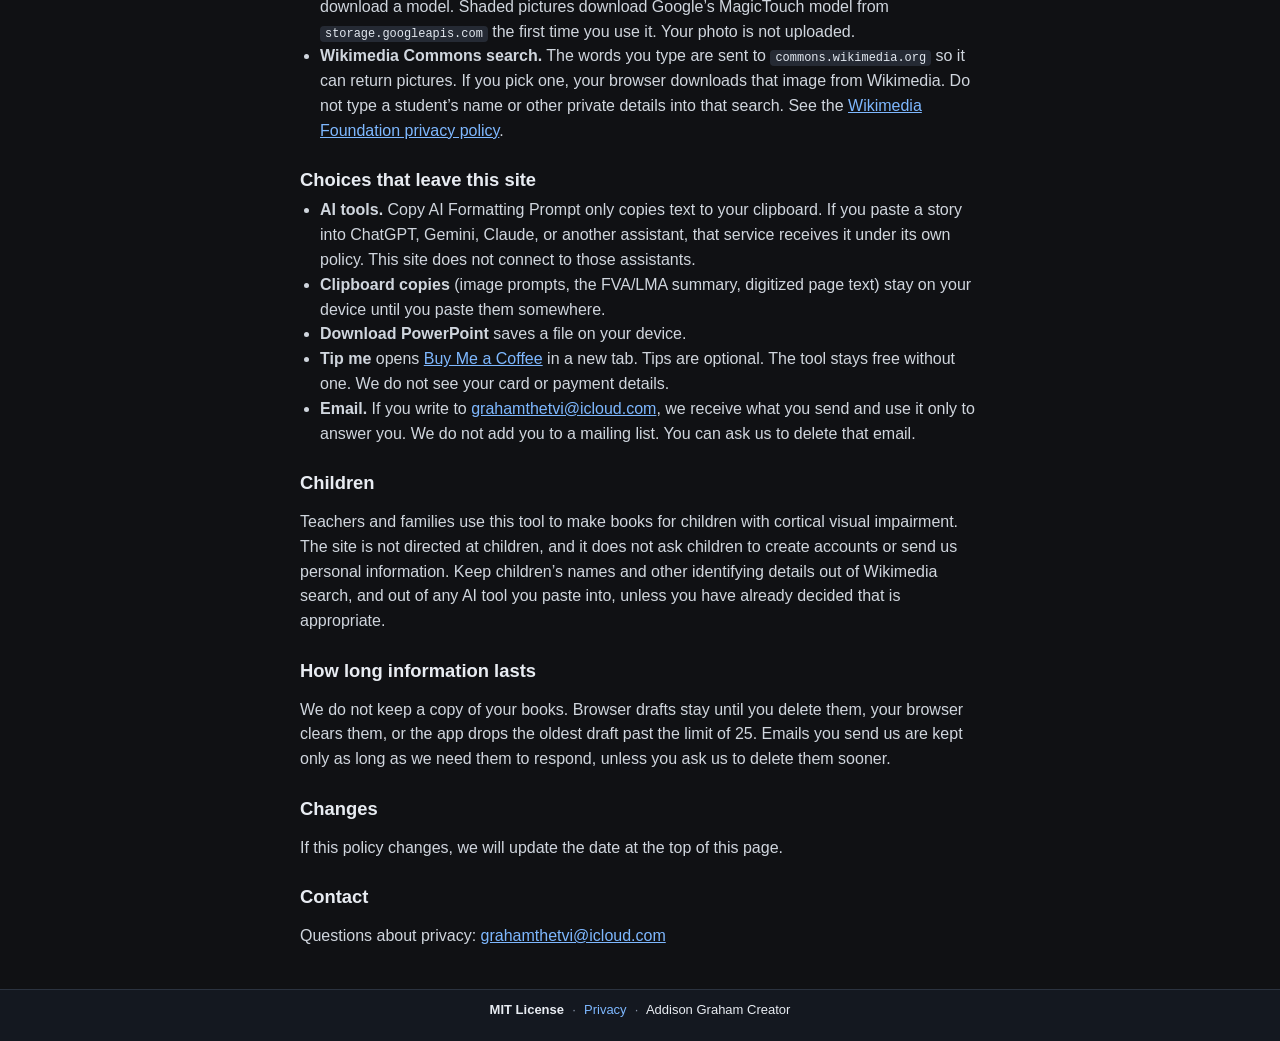
==== commit 8706fc66: "Add click-to-extract for characters on book pages. Flat illustrations are cut out on device. Shaded " ====
--- a/privacy.html
+++ b/privacy.html
@@ -36,7 +36,7 @@
 
     <article class="privacy-doc" data-lang="en" lang="en">
       <h1>Privacy policy</h1>
-      <p class="privacy-meta">Effective date: September 22, 2026</p>
+      <p class="privacy-meta">Effective date: October 1, 2026</p>
       <p class="privacy-lead">CVI Book Builder (<a href="https://cvibookbuilder.com">cvibookbuilder.com</a>) is a free tool for making CVI-friendly story books. Addison Graham operates this site. This page explains what happens to information when you use it.</p>
       <p>The English text is the official wording. The Arabic text is a translation for readers of the Arabic interface.</p>
 
@@ -72,6 +72,7 @@
       <ul>
         <li><strong>OCR (Digitize Book).</strong> Recognition models download from GitHub (<code>media.githubusercontent.com</code> and <code>raw.githubusercontent.com</code>). The page image is not uploaded.</li>
         <li><strong>Background removal (Image Isolator).</strong> The model downloads from IMG.LY (<code>staticimgly.com</code>). Your photo is not uploaded to IMG.LY. See <a href="https://img.ly/privacy-policy">IMG.LY’s privacy policy</a>.</li>
+        <li><strong>Click to extract an object.</strong> Flat-color artwork is cut out on your device and does not download a model. Shaded pictures download Google’s MagicTouch model from <code>storage.googleapis.com</code> the first time you use it. Your photo is not uploaded.</li>
         <li><strong>Wikimedia Commons search.</strong> The words you type are sent to <code>commons.wikimedia.org</code> so it can return pictures. If you pick one, your browser downloads that image from Wikimedia. Do not type a student’s name or other private details into that search. See the <a href="https://foundation.wikimedia.org/wiki/Policy:Privacy_policy">Wikimedia Foundation privacy policy</a>.</li>
       </ul>
 
@@ -99,7 +100,7 @@
 
     <article class="privacy-doc" data-lang="ar" lang="ar">
       <h1>سياسة الخصوصية</h1>
-      <p class="privacy-meta">تاريخ السريان: 22 سبتمبر 2026</p>
+      <p class="privacy-meta">تاريخ السريان: 1 أكتوبر 2026</p>
       <p class="privacy-lead">منشئ كتب CVI (<a href="https://cvibookbuilder.com">cvibookbuilder.com</a>) أداة مجانية لصنع كتب قصصية ملائمة لضعف البصر القشري (CVI). يدير هذا الموقع أديسون جراهام. توضح هذه الصفحة ما يحدث للمعلومات عند استخدامك للأداة.</p>
       <p>النص الإنجليزي هو الصياغة الرسمية. النص العربي ترجمة لقارئي الواجهة العربية.</p>
 
@@ -135,6 +136,7 @@
       <ul>
         <li><strong>التعرف الضوئي (رقمنة الكتاب).</strong> تُنزَّل نماذج التعرف من GitHub (<code>media.githubusercontent.com</code> و<code>raw.githubusercontent.com</code>). لا تُرفع صورة الصفحة.</li>
         <li><strong>إزالة الخلفية (عازل الصورة).</strong> يُنزَّل النموذج من IMG.LY (<code>staticimgly.com</code>). لا تُرفع صورتك إلى IMG.LY. راجع <a href="https://img.ly/privacy-policy">سياسة خصوصية IMG.LY</a>.</li>
+        <li><strong>النقر لاستخراج كائن.</strong> الرسوم ذات الألوان المسطحة تُقص على جهازك ولا تنزّل نموذجًا. الصور المظللة تنزّل نموذج MagicTouch من Google عبر <code>storage.googleapis.com</code> في أول استخدام. لا تُرفع صورتك.</li>
         <li><strong>البحث في ويكيميديا كومنز.</strong> الكلمات التي تكتبها تُرسل إلى <code>commons.wikimedia.org</code> ليعيد صورًا. إذا اخترت صورة، يحمّلها متصفحك من ويكيميديا. لا تكتب اسم طالب أو تفاصيل خاصة أخرى في ذلك البحث. راجع <a href="https://foundation.wikimedia.org/wiki/Policy:Privacy_policy">سياسة خصوصية مؤسسة ويكيميديا</a>.</li>
       </ul>
 
--- a/styles.css
+++ b/styles.css
@@ -584,7 +584,8 @@
   margin-left: 8px;
 }
 
-.digitize-book-type {
+.digitize-book-type,
+.choice-fieldset {
   border: 1px solid var(--border-muted);
   border-radius: 8px;
   padding: 0.75rem 1rem;
@@ -595,11 +596,13 @@
   align-items: center;
 }
 
-.digitize-book-type[hidden] {
+.digitize-book-type[hidden],
+.choice-fieldset[hidden] {
   display: none !important;
 }
 
-.digitize-book-type legend {
+.digitize-book-type legend,
+.choice-fieldset legend {
   padding: 0 0.35rem;
   font-weight: 600;
 }
@@ -875,6 +878,17 @@
   height: 100%;
   max-height: 420px;
   object-fit: contain;
+}
+
+.image-preview-box.is-click-extract {
+  border-style: solid;
+  border-color: var(--link-default);
+  cursor: crosshair;
+}
+
+.image-preview-box.is-click-extract img,
+.digitize-crop-frame.is-click-extract .digitize-crop-canvas {
+  cursor: crosshair;
 }
 
 .actions,
@@ -1262,10 +1276,12 @@
 .digitize-crop-canvas {
   position: absolute;
   inset: 0;
+  z-index: 1;
   width: 100%;
   height: 100%;
   cursor: crosshair;
   touch-action: none;
+  pointer-events: auto;
 }
 
 .digitize-text-stage textarea {
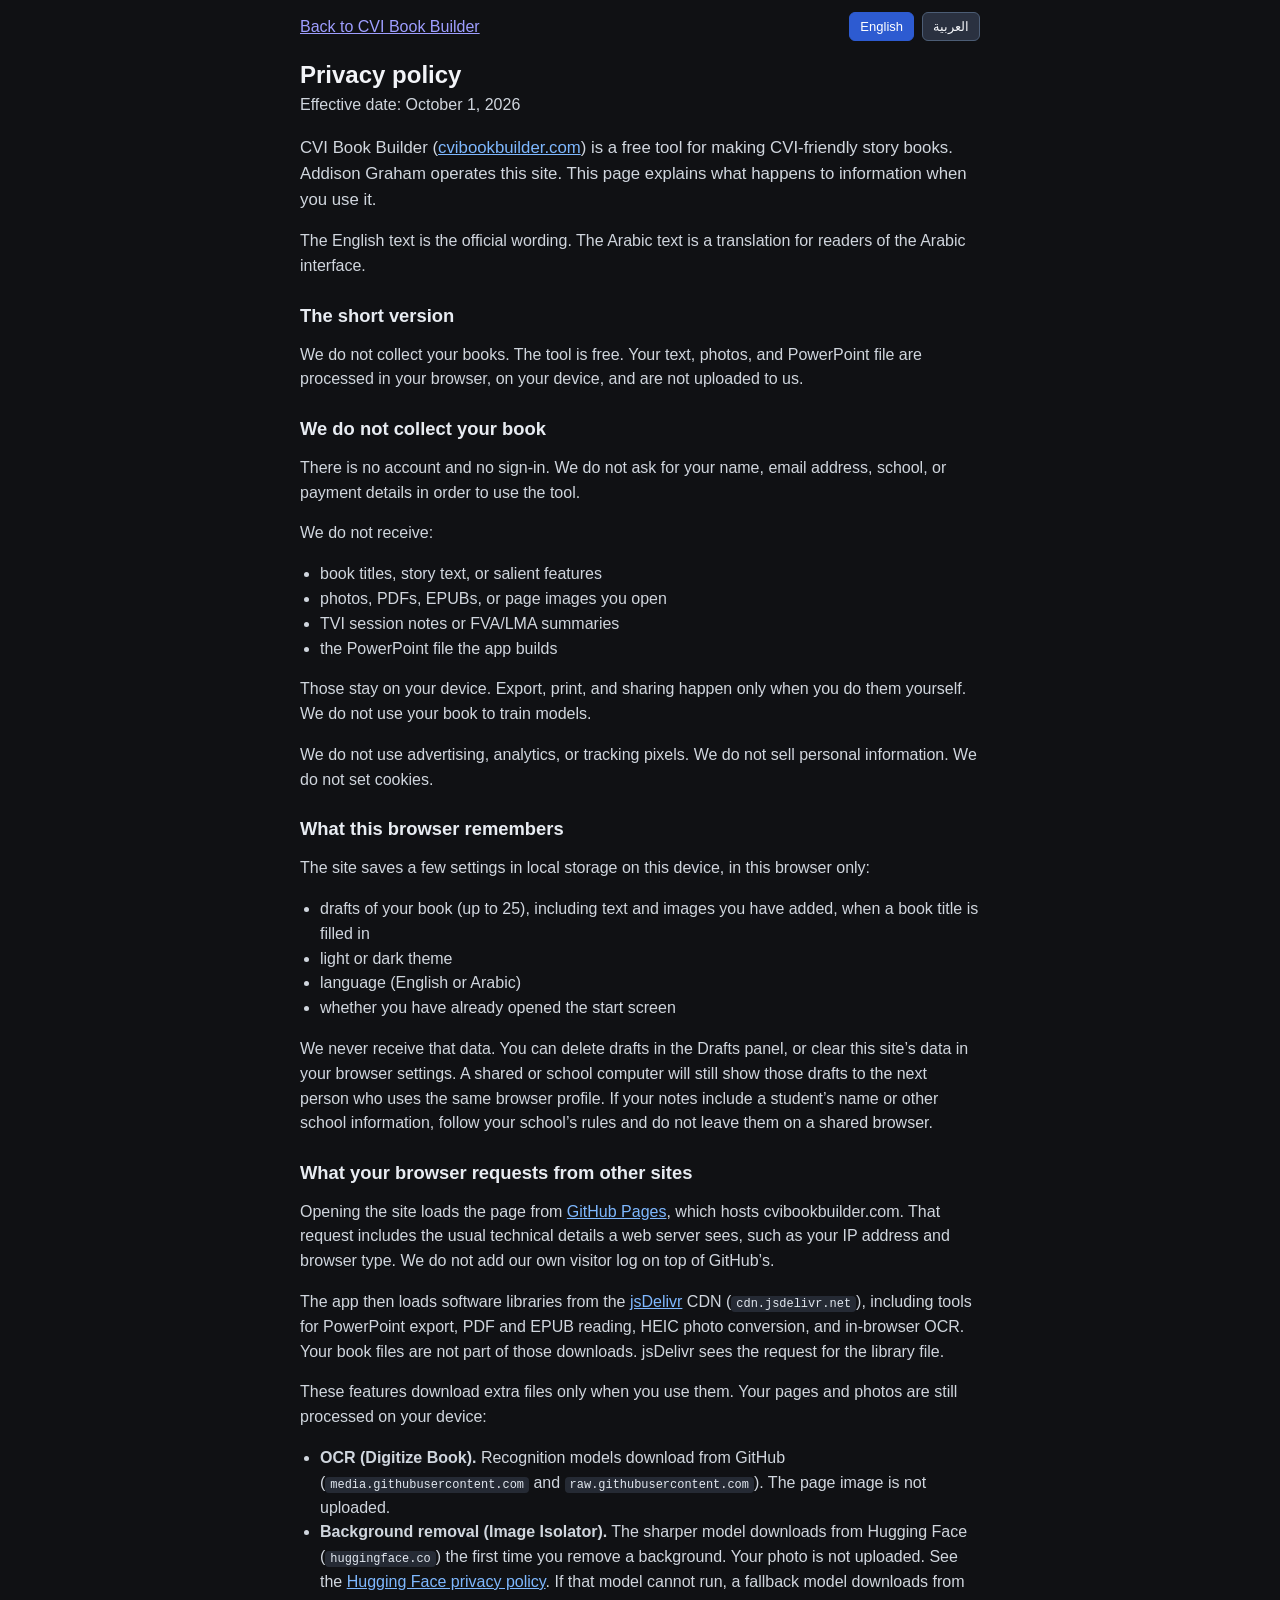
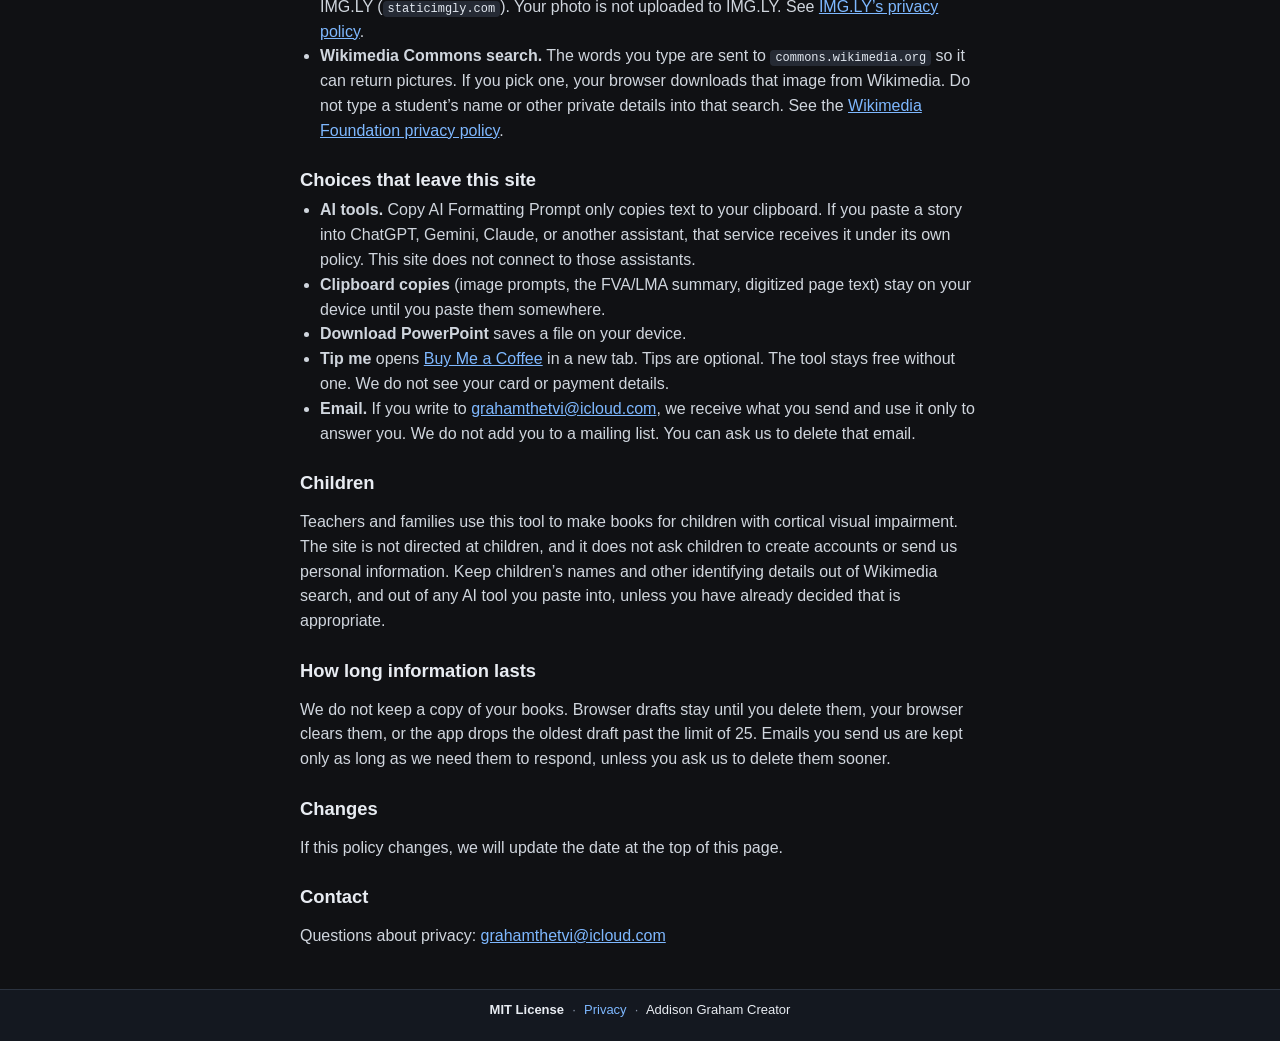
==== commit dad50a03: "Replace click-to-extract with sharper background removal and per-object outlines. Use BiRefNet-lite " ====
--- a/privacy.html
+++ b/privacy.html
@@ -71,8 +71,7 @@
       <p>These features download extra files only when you use them. Your pages and photos are still processed on your device:</p>
       <ul>
         <li><strong>OCR (Digitize Book).</strong> Recognition models download from GitHub (<code>media.githubusercontent.com</code> and <code>raw.githubusercontent.com</code>). The page image is not uploaded.</li>
-        <li><strong>Background removal (Image Isolator).</strong> The model downloads from IMG.LY (<code>staticimgly.com</code>). Your photo is not uploaded to IMG.LY. See <a href="https://img.ly/privacy-policy">IMG.LY’s privacy policy</a>.</li>
-        <li><strong>Click to extract an object.</strong> Flat-color artwork is cut out on your device and does not download a model. Shaded pictures download Google’s MagicTouch model from <code>storage.googleapis.com</code> the first time you use it. Your photo is not uploaded.</li>
+        <li><strong>Background removal (Image Isolator).</strong> The sharper model downloads from Hugging Face (<code>huggingface.co</code>) the first time you remove a background. Your photo is not uploaded. See the <a href="https://huggingface.co/privacy">Hugging Face privacy policy</a>. If that model cannot run, a fallback model downloads from IMG.LY (<code>staticimgly.com</code>). Your photo is not uploaded to IMG.LY. See <a href="https://img.ly/privacy-policy">IMG.LY’s privacy policy</a>.</li>
         <li><strong>Wikimedia Commons search.</strong> The words you type are sent to <code>commons.wikimedia.org</code> so it can return pictures. If you pick one, your browser downloads that image from Wikimedia. Do not type a student’s name or other private details into that search. See the <a href="https://foundation.wikimedia.org/wiki/Policy:Privacy_policy">Wikimedia Foundation privacy policy</a>.</li>
       </ul>
 
@@ -135,8 +134,7 @@
       <p>تنزّل هذه الميزات ملفات إضافية فقط عندما تستخدمها. تظل صفحاتك وصورك تُعالَج على جهازك:</p>
       <ul>
         <li><strong>التعرف الضوئي (رقمنة الكتاب).</strong> تُنزَّل نماذج التعرف من GitHub (<code>media.githubusercontent.com</code> و<code>raw.githubusercontent.com</code>). لا تُرفع صورة الصفحة.</li>
-        <li><strong>إزالة الخلفية (عازل الصورة).</strong> يُنزَّل النموذج من IMG.LY (<code>staticimgly.com</code>). لا تُرفع صورتك إلى IMG.LY. راجع <a href="https://img.ly/privacy-policy">سياسة خصوصية IMG.LY</a>.</li>
-        <li><strong>النقر لاستخراج كائن.</strong> الرسوم ذات الألوان المسطحة تُقص على جهازك ولا تنزّل نموذجًا. الصور المظللة تنزّل نموذج MagicTouch من Google عبر <code>storage.googleapis.com</code> في أول استخدام. لا تُرفع صورتك.</li>
+        <li><strong>إزالة الخلفية (عازل الصورة).</strong> يُنزَّل النموذج الأدق من Hugging Face (<code>huggingface.co</code>) في أول مرة تزيل فيها خلفية. لا تُرفع صورتك. راجع <a href="https://huggingface.co/privacy">سياسة خصوصية Hugging Face</a>. إذا تعذر تشغيل ذلك النموذج، يُنزَّل نموذج بديل من IMG.LY (<code>staticimgly.com</code>). لا تُرفع صورتك إلى IMG.LY. راجع <a href="https://img.ly/privacy-policy">سياسة خصوصية IMG.LY</a>.</li>
         <li><strong>البحث في ويكيميديا كومنز.</strong> الكلمات التي تكتبها تُرسل إلى <code>commons.wikimedia.org</code> ليعيد صورًا. إذا اخترت صورة، يحمّلها متصفحك من ويكيميديا. لا تكتب اسم طالب أو تفاصيل خاصة أخرى في ذلك البحث. راجع <a href="https://foundation.wikimedia.org/wiki/Policy:Privacy_policy">سياسة خصوصية مؤسسة ويكيميديا</a>.</li>
       </ul>
 
--- a/styles.css
+++ b/styles.css
@@ -584,8 +584,7 @@
   margin-left: 8px;
 }
 
-.digitize-book-type,
-.choice-fieldset {
+.digitize-book-type {
   border: 1px solid var(--border-muted);
   border-radius: 8px;
   padding: 0.75rem 1rem;
@@ -596,13 +595,11 @@
   align-items: center;
 }
 
-.digitize-book-type[hidden],
-.choice-fieldset[hidden] {
+.digitize-book-type[hidden] {
   display: none !important;
 }
 
-.digitize-book-type legend,
-.choice-fieldset legend {
+.digitize-book-type legend {
   padding: 0 0.35rem;
   font-weight: 600;
 }
@@ -878,17 +875,6 @@
   height: 100%;
   max-height: 420px;
   object-fit: contain;
-}
-
-.image-preview-box.is-click-extract {
-  border-style: solid;
-  border-color: var(--link-default);
-  cursor: crosshair;
-}
-
-.image-preview-box.is-click-extract img,
-.digitize-crop-frame.is-click-extract .digitize-crop-canvas {
-  cursor: crosshair;
 }
 
 .actions,
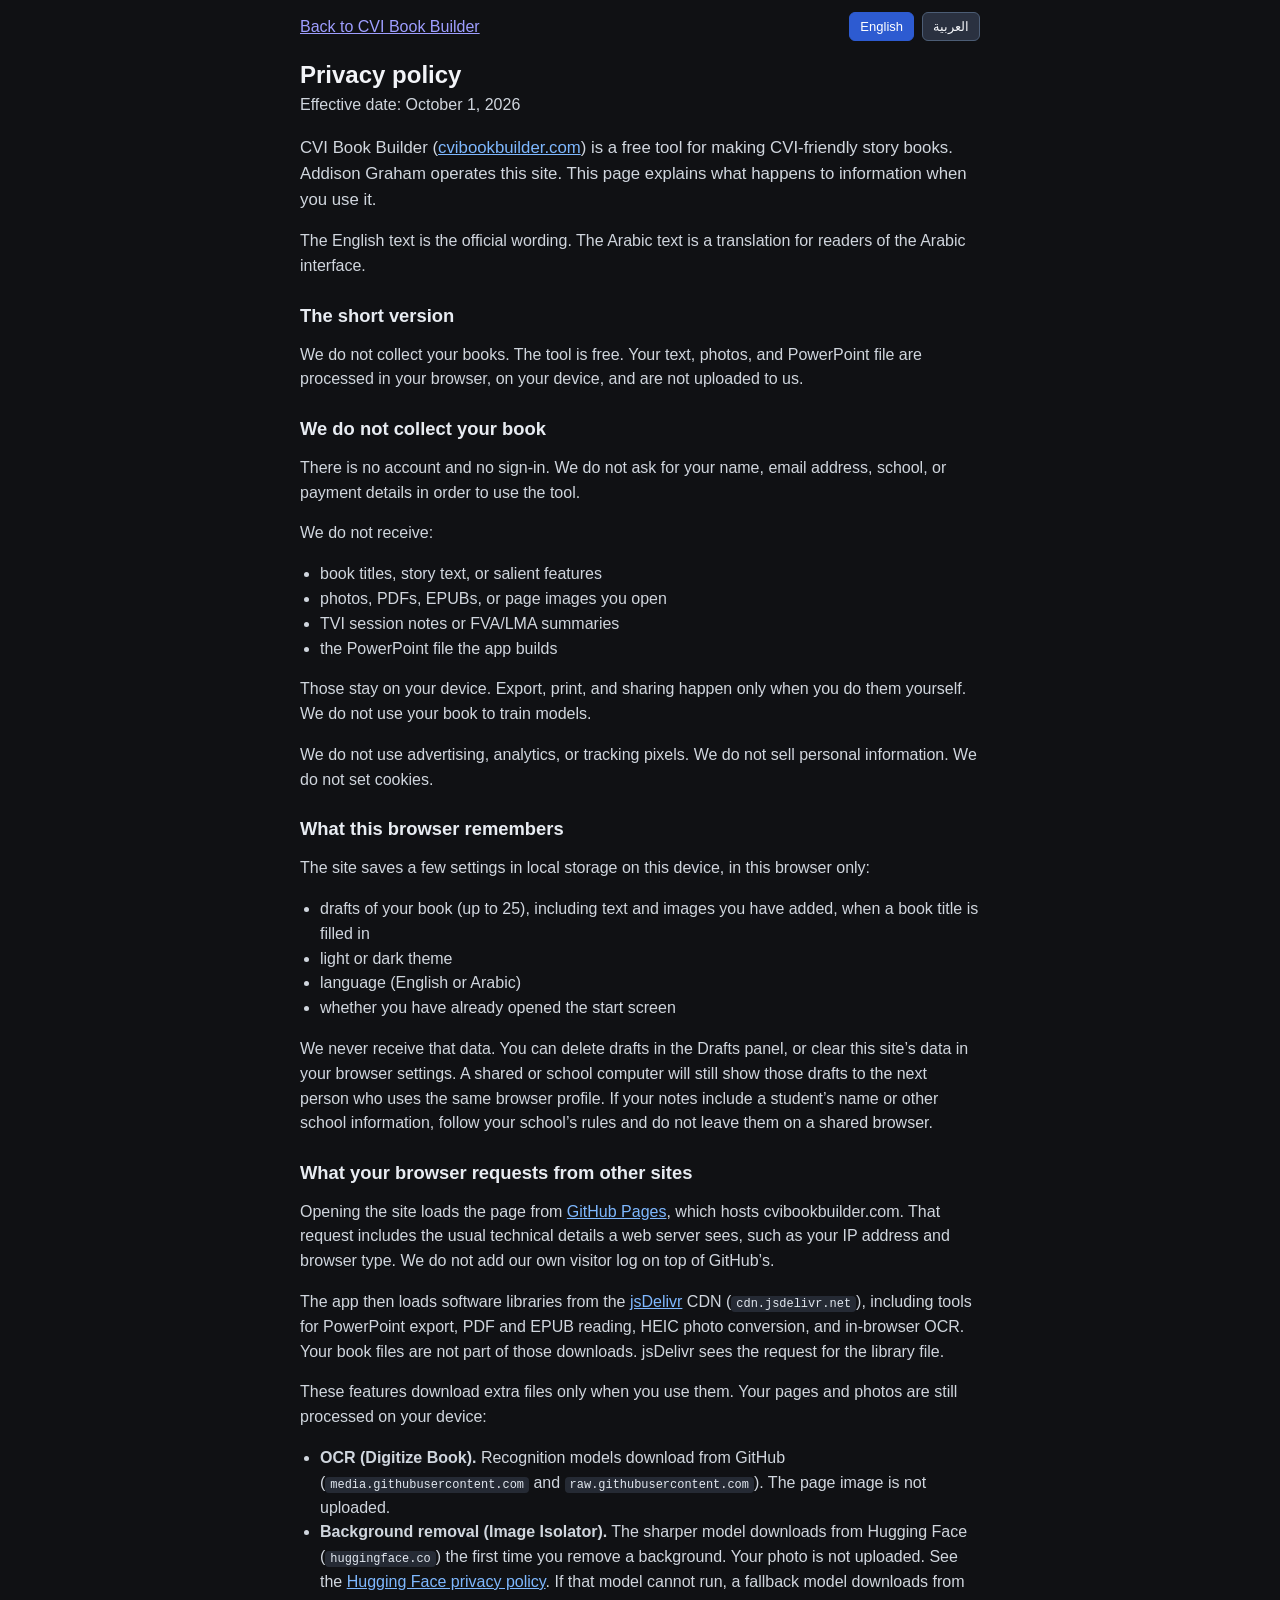
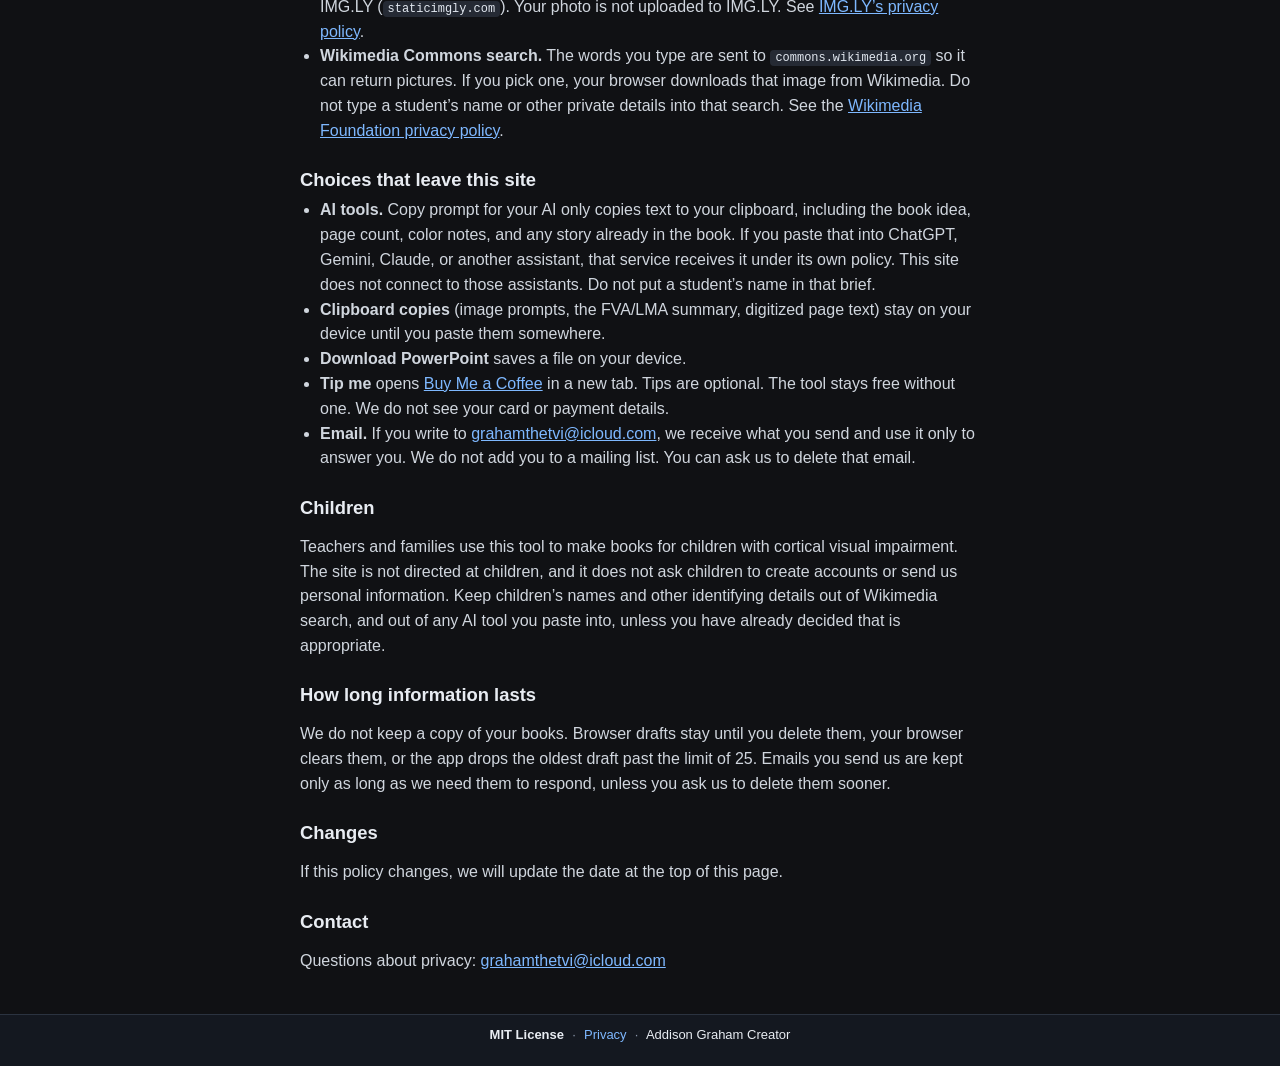
==== commit 7088b949: "Let Write with AI set the page count and color theme. The brief asks how long the book should be, wh" ====
--- a/privacy.html
+++ b/privacy.html
@@ -77,7 +77,7 @@
 
       <h2>Choices that leave this site</h2>
       <ul>
-        <li><strong>AI tools.</strong> Copy AI Formatting Prompt only copies text to your clipboard. If you paste a story into ChatGPT, Gemini, Claude, or another assistant, that service receives it under its own policy. This site does not connect to those assistants.</li>
+        <li><strong>AI tools.</strong> Copy prompt for your AI only copies text to your clipboard, including the book idea, page count, color notes, and any story already in the book. If you paste that into ChatGPT, Gemini, Claude, or another assistant, that service receives it under its own policy. This site does not connect to those assistants. Do not put a student’s name in that brief.</li>
         <li><strong>Clipboard copies</strong> (image prompts, the FVA/LMA summary, digitized page text) stay on your device until you paste them somewhere.</li>
         <li><strong>Download PowerPoint</strong> saves a file on your device.</li>
         <li><strong>Tip me</strong> opens <a href="https://www.buymeacoffee.com/privacy-policy">Buy Me a Coffee</a> in a new tab. Tips are optional. The tool stays free without one. We do not see your card or payment details.</li>
@@ -140,7 +140,7 @@
 
       <h2>خيارات تغادر هذا الموقع</h2>
       <ul>
-        <li><strong>أدوات الذكاء الاصطناعي.</strong> زر نسخ موجه التنسيق ينسخ النص إلى الحافظة فقط. إذا لصقت قصة في ChatGPT أو Gemini أو Claude أو مساعد آخر، فإن تلك الخدمة تستلمها وفق سياستها. هذا الموقع لا يتصل بتلك المساعدات.</li>
+        <li><strong>أدوات الذكاء الاصطناعي.</strong> زر نسخ الموجه ينسخ النص إلى الحافظة فقط، بما في ذلك فكرة الكتاب وعدد الصفحات وملاحظات الألوان وأي قصة موجودة في الكتاب. إذا لصقت ذلك في ChatGPT أو Gemini أو Claude أو مساعد آخر، فإن تلك الخدمة تستلمه وفق سياستها. هذا الموقع لا يتصل بتلك المساعدات. لا تضع اسم الطالب في ذلك الوصف.</li>
         <li><strong>النسخ إلى الحافظة</strong> (موجهات الصور، وملخص FVA/LMA، ونص الصفحات المرقمنة) يبقى على جهازك إلى أن تلصقه في مكان آخر.</li>
         <li><strong>تنزيل PowerPoint</strong> يحفظ ملفًا على جهازك.</li>
         <li><strong>ادعمني</strong> يفتح <a href="https://www.buymeacoffee.com/privacy-policy">Buy Me a Coffee</a> في لسان جديد. الإكرامية اختيارية. تبقى الأداة مجانية من دونها. لا نرى بطاقتك أو تفاصيل الدفع.</li>
--- a/styles.css
+++ b/styles.css
@@ -885,6 +885,126 @@
   gap: 8px;
 }
 
+.ai-step + .ai-step {
+  margin-top: 14px;
+  padding-top: 12px;
+  border-top: 1px solid var(--border-default);
+}
+
+.ai-step h4 {
+  margin: 0 0 8px;
+  font-size: 0.95rem;
+  color: var(--text-heading);
+}
+
+.ai-step > * + * {
+  margin-top: 10px;
+}
+
+.ai-page-row {
+  display: flex;
+  flex-wrap: wrap;
+  align-items: center;
+  gap: 8px;
+  margin-top: 4px;
+}
+
+.ai-page-row input[type="number"] {
+  width: 5.5rem;
+}
+
+#aiPageCountSummary {
+  margin-top: 6px;
+}
+
+.ai-page-chips {
+  display: flex;
+  flex-wrap: wrap;
+  gap: 6px;
+}
+
+.ai-page-chips button[aria-pressed="true"] {
+  background: var(--bg-primary);
+  border-color: var(--border-primary);
+  color: #ffffff;
+}
+
+.ai-theme-choice {
+  border: 1px solid var(--border-muted);
+  border-radius: 8px;
+  padding: 0.75rem 1rem;
+  margin: 0;
+  display: flex;
+  flex-direction: column;
+  gap: 8px;
+}
+
+.ai-theme-choice legend {
+  padding: 0 0.35rem;
+  font-weight: 600;
+}
+
+#aiColorNotesLabel[hidden] {
+  display: none !important;
+}
+
+.ai-applied-theme {
+  padding: 10px 12px;
+  border: 1px solid var(--border-default);
+  border-radius: 8px;
+  background: var(--bg-page);
+}
+
+.ai-applied-theme[hidden] {
+  display: none !important;
+}
+
+.ai-applied-theme-name {
+  margin: 0;
+  font-weight: 600;
+  color: var(--text-heading);
+}
+
+.ai-theme-swatches {
+  list-style: none;
+  display: flex;
+  flex-wrap: wrap;
+  gap: 8px 14px;
+  margin: 8px 0;
+  padding: 0;
+}
+
+.ai-theme-swatches li {
+  display: flex;
+  align-items: center;
+  gap: 6px;
+  font-size: 13px;
+}
+
+.ai-swatch {
+  width: 1.25rem;
+  height: 1.25rem;
+  border-radius: 4px;
+  border: 1px solid var(--border-control);
+  flex-shrink: 0;
+}
+
+.ai-flow-status:empty {
+  display: none;
+}
+
+.ai-flow-status-error {
+  color: #ffb4b4;
+}
+
+:root[data-theme="light"] .ai-flow-status-error {
+  color: #9f1239;
+}
+
+body[data-app-view="path"][data-app-path="ai"] #storyInputPanel > h3 {
+  display: none;
+}
+
 #statusMessage {
   margin: 0;
   color: var(--text-aux);
@@ -1631,6 +1751,63 @@
   min-width: 12rem;
 }
 
+.spread-colors {
+  margin-top: 4px;
+}
+
+.spread-colors summary {
+  cursor: pointer;
+  font-size: 13px;
+  color: var(--text-secondary);
+}
+
+.spread-colors[open] summary {
+  margin-bottom: 8px;
+}
+
+.spread-color-summary {
+  display: inline-flex;
+  align-items: center;
+  gap: 6px;
+  margin-inline-start: 8px;
+  font-size: 12px;
+}
+
+.spread-color-swatches {
+  display: inline-flex;
+  gap: 3px;
+}
+
+.spread-color-swatch {
+  width: 14px;
+  height: 14px;
+  border-radius: 3px;
+  border: 1px solid var(--border-control);
+  box-shadow: inset 0 0 0 1px rgba(0, 0, 0, 0.2);
+}
+
+.spread-color-hint {
+  margin: 6px 0 0;
+}
+
+.spread-color-fields {
+  display: flex;
+  flex-direction: column;
+  gap: 8px;
+  margin-top: 8px;
+}
+
+.spread-color-fields[hidden] {
+  display: none;
+}
+
+.spread-color-heading {
+  margin: 2px 0 0;
+  font-size: 12px;
+  font-weight: 700;
+  color: var(--text-primary);
+}
+
 .spread-more {
   margin-top: 4px;
 }
